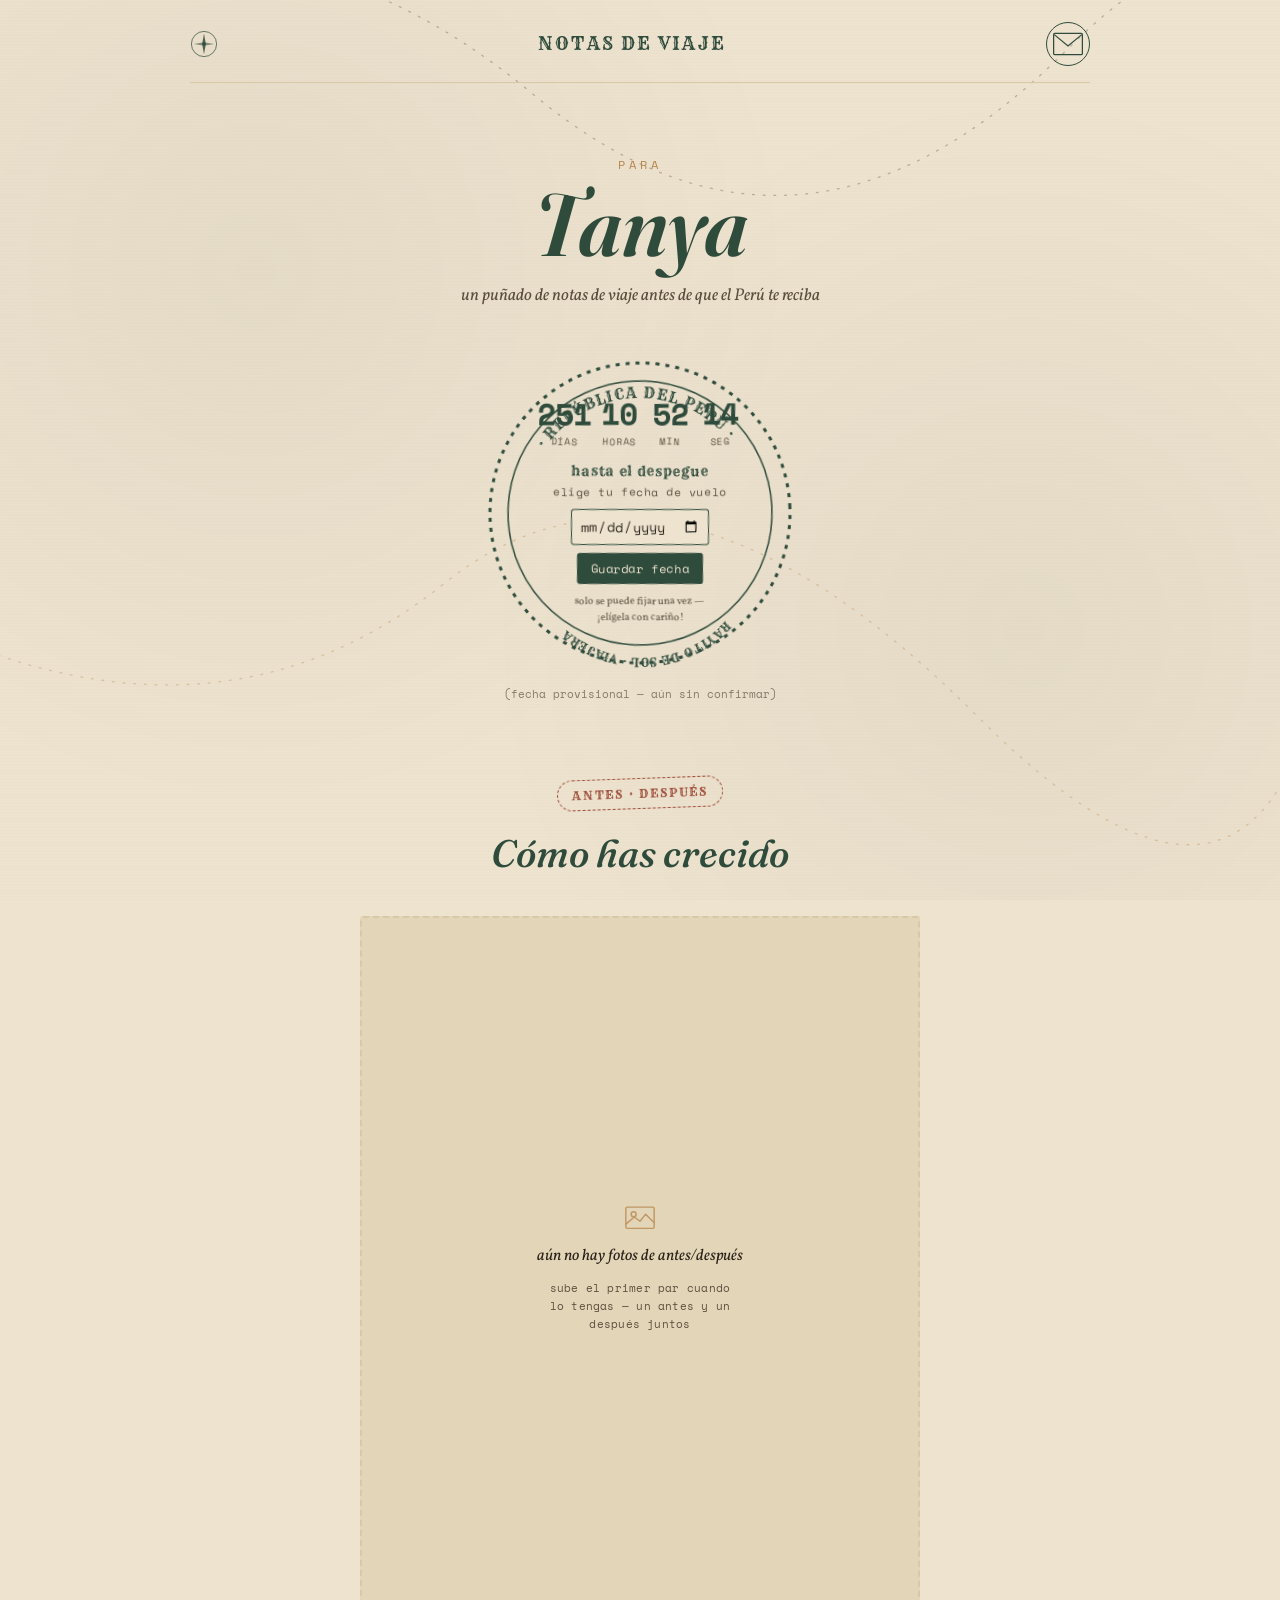
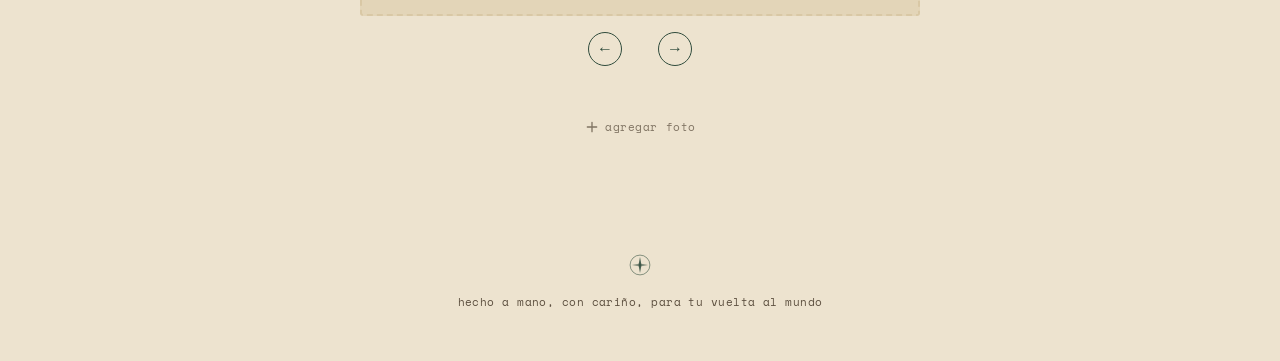
==== preview.html @ 16f20f74 "Testing" ====
<!DOCTYPE html>
<html lang="es">
<head>
<meta charset="UTF-8">
<meta name="viewport" content="width=device-width, initial-scale=1.0">
<title>Notas de Viaje para un Rayito de Sol</title>
<meta name="description" content="Para Tanya, antes de su viaje a Perú.">

<!-- Google Fonts: Fraunces (display), Rye (stamp/ink text), Vollkorn (body), Space Mono (numbers/labels) -->
<link rel="preconnect" href="https://fonts.googleapis.com">
<link rel="preconnect" href="https://fonts.gstatic.com" crossorigin>
<link href="https://fonts.googleapis.com/css2?family=Fraunces:ital,opsz,wght@0,9..144,400;0,9..144,600;1,9..144,500;1,9..144,600&family=Rye&family=Vollkorn:ital,wght@0,400;0,600;1,400&family=Space+Mono:wght@400;700&display=swap" rel="stylesheet">

<style>
/* ===================================================================
   NOTAS DE VIAJE PARA UN RAYITO DE SOL
   Design tokens — vintage travel-poster / passport-stamp system
   =================================================================== */

:root {
  /* Color */
  --paper:        #EDE3CF;   /* aged paper background */
  --paper-deep:   #E3D5B8;   /* card / recessed paper */
  --paper-line:   #D9C8A5;   /* hairlines on paper */
  --ink-green:    #2F4B3C;   /* primary deep green (stamps, headers) */
  --ink-green-dk: #1F332A;   /* pressed/darker green */
  --gold:         #B8874F;   /* muted gold-brown ink accent */
  --stamp-red:    #9C4A36;   /* rare accent — PERÚ ink, notification dot */
  --text:         #2B231A;   /* near-black ink */
  --text-soft:    #5C4F3F;   /* softer ink for secondary text */
  --cream-on-green: #EFE6D2;

  /* Type */
  --font-display: 'Fraunces', serif;
  --font-stamp: 'Rye', cursive;
  --font-body: 'Vollkorn', serif;
  --font-mono: 'Space Mono', monospace;

  /* Layout */
  --max-width: 900px;
  --radius-soft: 3px;
}

@media (prefers-reduced-motion: no-preference) {
  :root { --motion-ok: 1; }
}

* { box-sizing: border-box; }

html { scroll-behavior: smooth; }

body {
  margin: 0;
  background: var(--paper);
  color: var(--text);
  font-family: var(--font-body);
  font-size: 17px;
  line-height: 1.6;
  position: relative;
  overflow-x: hidden;
}

/* ---------------- Background texture & flight path ---------------- */

.paper-texture {
  position: fixed;
  inset: 0;
  z-index: 0;
  pointer-events: none;
  background-image:
    radial-gradient(circle at 20% 30%, rgba(92,79,63,0.05) 0, transparent 45%),
    radial-gradient(circle at 80% 70%, rgba(92,79,63,0.05) 0, transparent 45%),
    repeating-linear-gradient(0deg, rgba(92,79,63,0.025) 0px, transparent 1px, transparent 3px);
  mix-blend-mode: multiply;
}

.flight-path-bg {
  position: fixed;
  inset: 0;
  z-index: 0;
  pointer-events: none;
  opacity: 0.35;
}
.flight-path-bg svg { width: 100%; height: 100%; }
.flight-line {
  fill: none;
  stroke: var(--text-soft);
  stroke-width: 1.5;
  stroke-dasharray: 2 10;
  stroke-linecap: round;
}
.flight-line--2 { stroke: var(--gold); }
.flight-dot { fill: var(--stamp-red); opacity: 0.7; }
.flight-dot--2 { fill: var(--ink-green); }

main, header, footer, .modal-backdrop { position: relative; z-index: 1; }

/* ---------------- Header ---------------- */

.site-header {
  padding: 22px clamp(16px, 5vw, 48px) 0;
}
.header-inner {
  max-width: var(--max-width);
  margin: 0 auto;
  display: flex;
  align-items: center;
  justify-content: space-between;
  border-bottom: 1px solid var(--paper-line);
  padding-bottom: 16px;
}
.compass-mark {
  width: 28px;
  height: 28px;
  color: var(--ink-green);
  flex-shrink: 0;
}
.compass-mark--small { width: 22px; height: 22px; margin-bottom: 8px; }

.header-wordmark {
  font-family: var(--font-stamp);
  color: var(--ink-green);
  font-size: 1.1rem;
  letter-spacing: 0.12em;
  text-transform: uppercase;
  margin: 0;
}

.envelope-btn {
  position: relative;
  background: none;
  border: 1.5px solid var(--ink-green);
  border-radius: 50%;
  width: 44px;
  height: 44px;
  display: flex;
  align-items: center;
  justify-content: center;
  color: var(--ink-green);
  cursor: pointer;
  transition: transform 0.2s ease, background 0.2s ease;
}
.envelope-btn:hover { background: rgba(47,75,60,0.08); transform: rotate(-4deg); }
.envelope-btn:focus-visible { outline: 2px solid var(--stamp-red); outline-offset: 3px; }
.envelope-dot {
  position: absolute;
  top: 2px; right: 2px;
  width: 10px; height: 10px;
  background: var(--stamp-red);
  border-radius: 50%;
  border: 2px solid var(--paper);
}

/* ---------------- Hero / stamp ---------------- */

.hero {
  max-width: var(--max-width);
  margin: 0 auto;
  padding: clamp(40px, 8vw, 72px) clamp(16px, 5vw, 48px) 24px;
  text-align: center;
}

.hero-eyebrow {
  font-family: var(--font-mono);
  letter-spacing: 0.35em;
  font-size: 0.75rem;
  color: var(--gold);
  margin: 0 0 6px;
}

.hero-title {
  font-family: var(--font-display);
  font-optical-sizing: auto;
  font-style: italic;
  font-weight: 600;
  font-size: clamp(3rem, 9vw, 5.5rem);
  color: var(--ink-green);
  margin: 0;
  line-height: 1;
}

.hero-sub {
  font-family: var(--font-body);
  font-style: italic;
  color: var(--text-soft);
  max-width: 46ch;
  margin: 14px auto 0;
}

/* The signature element: an imperfect circular ink stamp */
.stamp-wrap {
  position: relative;
  width: min(320px, 78vw);
  aspect-ratio: 1;
  margin: 44px auto 8px;
  color: var(--ink-green);
  transform: rotate(-3deg);
  animation: stamp-press 0.7s cubic-bezier(.2,1.3,.4,1) both;
}
@keyframes stamp-press {
  0% { opacity: 0; transform: rotate(-3deg) scale(1.5); filter: blur(1px); }
  60% { opacity: 1; }
  100% { opacity: 1; transform: rotate(-3deg) scale(1); filter: blur(0); }
}
@media (prefers-reduced-motion: reduce) {
  .stamp-wrap { animation: none; }
}

.stamp-badge {
  width: 100%;
  height: 100%;
  display: block;
}
.stamp-arc-text {
  font-family: var(--font-stamp);
  font-size: 15px;
  fill: currentColor;
  letter-spacing: 0.06em;
}
.stamp-arc-text--bottom { font-size: 12px; }

.stamp-content {
  position: absolute;
  inset: 0;
  display: flex;
  align-items: center;
  justify-content: center;
  flex-direction: column;
  transform: rotate(3deg); /* counter-rotate content so numbers read straight */
  padding: 20% 18%;
  text-align: center;
}

.countdown-grid {
  display: grid;
  grid-template-columns: repeat(4, 1fr);
  gap: 6px;
}
.countdown-cell { display: flex; flex-direction: column; align-items: center; }
.countdown-num {
  font-family: var(--font-mono);
  font-weight: 700;
  font-size: clamp(1.3rem, 4vw, 1.9rem);
  line-height: 1;
}
.countdown-label {
  font-family: var(--font-mono);
  font-size: 0.6rem;
  letter-spacing: 0.08em;
  text-transform: uppercase;
  color: var(--text-soft);
  margin-top: 4px;
}
.countdown-caption {
  font-family: var(--font-stamp);
  font-size: 0.85rem;
  letter-spacing: 0.05em;
  margin: 12px 0 0;
  color: var(--ink-green);
}

.arrived-msg p {
  margin: 0;
  font-family: var(--font-display);
  font-style: italic;
  font-size: 1.6rem;
  color: var(--stamp-red);
}
.arrived-msg .arrived-sub {
  font-family: var(--font-body);
  font-size: 0.95rem;
  color: var(--text-soft);
  margin-top: 6px;
}

.date-picker-form {
  display: flex;
  flex-direction: column;
  gap: 8px;
  align-items: center;
}
.date-picker-form label {
  font-family: var(--font-mono);
  font-size: 0.7rem;
  letter-spacing: 0.05em;
  color: var(--text-soft);
}
.date-picker-form input[type="date"] {
  font-family: var(--font-mono);
  border: 1px solid var(--ink-green);
  background: var(--paper);
  padding: 6px 8px;
  border-radius: var(--radius-soft);
  color: var(--text);
}
.date-picker-form button {
  font-family: var(--font-mono);
  background: var(--ink-green);
  color: var(--cream-on-green);
  border: none;
  padding: 7px 14px;
  border-radius: var(--radius-soft);
  cursor: pointer;
  font-size: 0.75rem;
  letter-spacing: 0.05em;
}
.date-picker-form button:hover { background: var(--ink-green-dk); }
.date-picker-hint {
  font-size: 0.65rem;
  color: var(--text-soft);
  margin: 2px 0 0;
  max-width: 22ch;
}

.hero-note {
  font-family: var(--font-mono);
  font-size: 0.7rem;
  color: var(--text-soft);
  opacity: 0.7;
  min-height: 1em;
}

/* ---------------- Photo section ---------------- */

.photos {
  max-width: var(--max-width);
  margin: 0 auto;
  padding: 40px clamp(16px, 5vw, 48px) 80px;
  text-align: center;
}

.section-stamp {
  display: inline-block;
  font-family: var(--font-stamp);
  font-size: 0.75rem;
  letter-spacing: 0.15em;
  color: var(--stamp-red);
  border: 1.5px dashed var(--stamp-red);
  padding: 5px 14px;
  border-radius: 999px;
  transform: rotate(-2deg);
  margin-bottom: 14px;
}

.section-title {
  font-family: var(--font-display);
  font-style: italic;
  font-weight: 500;
  font-size: clamp(1.8rem, 4vw, 2.4rem);
  color: var(--ink-green);
  margin: 0 0 32px;
}

.slider-shell { max-width: 560px; margin: 0 auto; }

.ba-empty {
  aspect-ratio: 4 / 5;
  border: 2px dashed var(--paper-line);
  border-radius: var(--radius-soft);
  background: var(--paper-deep);
  display: flex;
  flex-direction: column;
  align-items: center;
  justify-content: center;
  gap: 10px;
  padding: 30px;
  color: var(--text-soft);
}
.ba-empty svg { color: var(--gold); opacity: 0.8; }
.ba-empty p {
  margin: 0;
  font-family: var(--font-body);
  font-style: italic;
  font-size: 1rem;
  text-align: center;
  color: var(--text);
}
.ba-empty-sub {
  font-family: var(--font-mono) !important;
  font-style: normal !important;
  font-size: 0.7rem !important;
  letter-spacing: 0.02em;
  max-width: 26ch;
  color: var(--text-soft) !important;
}

.ba-slider {
  position: relative;
  width: 100%;
  aspect-ratio: 4 / 5;
  border-radius: var(--radius-soft);
  overflow: hidden;
  box-shadow: 0 10px 0 -4px rgba(0,0,0,0.05), 0 18px 30px -12px rgba(43,35,26,0.35);
  background: var(--paper-deep);
  border: 6px solid #fff;
  outline: 1px solid var(--paper-line);
  user-select: none;
  touch-action: pan-y;
}

.ba-img {
  position: absolute;
  inset: 0;
  width: 100%;
  height: 100%;
  object-fit: cover;
  display: block;
  pointer-events: none;
}

.ba-clip {
  position: absolute;
  inset: 0;
  width: 55%; /* JS updates this */
  overflow: hidden;
}
.ba-clip .ba-img { width: var(--slider-img-w, 100%); max-width: none; }

.ba-handle {
  position: absolute;
  top: 0; bottom: 0;
  left: 55%; /* JS updates this */
  width: 2px;
  background: var(--paper);
  cursor: ew-resize;
  transform: translateX(-1px);
}
.ba-handle-line { position: absolute; inset: 0; background: var(--paper); box-shadow: 0 0 0 1px rgba(43,35,26,0.4); }
.ba-handle-grip {
  position: absolute;
  top: 50%; left: 50%;
  transform: translate(-50%, -50%);
  width: 34px; height: 34px;
  background: var(--paper);
  border: 1.5px solid var(--ink-green);
  border-radius: 50%;
  display: flex; align-items: center; justify-content: center;
  color: var(--ink-green);
  box-shadow: 0 2px 6px rgba(43,35,26,0.25);
}

.ba-tag {
  position: absolute;
  bottom: 12px;
  font-family: var(--font-mono);
  font-size: 0.65rem;
  letter-spacing: 0.1em;
  background: rgba(237,227,207,0.9);
  color: var(--text);
  padding: 3px 8px;
  border-radius: 2px;
  z-index: 2;
}
.ba-tag--before { left: 12px; }
.ba-tag--after { right: 12px; }

.slider-controls {
  display: flex;
  align-items: center;
  justify-content: center;
  gap: 18px;
  margin-top: 16px;
}
.nav-arrow {
  background: none;
  border: 1.5px solid var(--ink-green);
  color: var(--ink-green);
  width: 34px; height: 34px;
  border-radius: 50%;
  cursor: pointer;
  font-size: 1rem;
  line-height: 1;
  transition: background 0.15s ease;
}
.nav-arrow:hover { background: rgba(47,75,60,0.08); }
.nav-arrow:disabled { opacity: 0.3; cursor: not-allowed; }

.pair-dots { display: flex; gap: 7px; }
.pair-dot {
  width: 7px; height: 7px;
  border-radius: 50%;
  background: var(--paper-line);
  border: none;
  padding: 0;
  cursor: pointer;
}
.pair-dot.is-active { background: var(--ink-green); }

.ba-caption {
  font-family: var(--font-body);
  font-style: italic;
  color: var(--text-soft);
  font-size: 0.9rem;
  min-height: 1.4em;
  margin: 10px 0 0;
}

.add-photo-btn {
  margin-top: 18px;
  background: none;
  border: none;
  color: var(--text-soft);
  font-family: var(--font-mono);
  font-size: 0.7rem;
  letter-spacing: 0.05em;
  display: inline-flex;
  align-items: center;
  gap: 5px;
  cursor: pointer;
  opacity: 0.75;
  padding: 4px 8px;
}
.add-photo-btn:hover { opacity: 1; color: var(--ink-green); }

/* ---------------- Modals (shared) ---------------- */

.modal-backdrop {
  position: fixed;
  inset: 0;
  background: rgba(43,35,26,0.45);
  backdrop-filter: blur(2px);
  z-index: 20;
  display: flex;
  align-items: center;
  justify-content: center;
  padding: 20px;
}
.modal-backdrop[hidden] { display: none; }

.modal {
  background: var(--paper);
  border: 1px solid var(--paper-line);
  border-radius: var(--radius-soft);
  box-shadow: 0 24px 60px rgba(43,35,26,0.35);
  padding: 28px 26px;
  max-width: 420px;
  width: 100%;
  position: relative;
}

.modal-close {
  position: absolute;
  top: 10px; right: 12px;
  background: none;
  border: none;
  font-size: 1.4rem;
  line-height: 1;
  color: var(--text-soft);
  cursor: pointer;
}
.modal-close:hover { color: var(--stamp-red); }

.add-photo-modal h3 {
  font-family: var(--font-display);
  font-style: italic;
  color: var(--ink-green);
  margin: 0 0 18px;
}

#addPhotoForm { display: flex; flex-direction: column; gap: 14px; }
.file-drop, .caption-field {
  display: flex;
  flex-direction: column;
  gap: 5px;
  font-family: var(--font-mono);
  font-size: 0.72rem;
  color: var(--text-soft);
  letter-spacing: 0.03em;
}
.file-drop input, .caption-field input {
  font-family: var(--font-body);
  font-size: 0.9rem;
  padding: 7px 8px;
  border: 1px solid var(--paper-line);
  border-radius: var(--radius-soft);
  background: #fff;
}

.primary-btn {
  font-family: var(--font-mono);
  background: var(--ink-green);
  color: var(--cream-on-green);
  border: none;
  padding: 10px 16px;
  border-radius: var(--radius-soft);
  cursor: pointer;
  font-size: 0.8rem;
  letter-spacing: 0.05em;
}
.primary-btn:hover { background: var(--ink-green-dk); }
.primary-btn:disabled { opacity: 0.5; cursor: wait; }

.upload-status, .note-status {
  font-family: var(--font-mono);
  font-size: 0.72rem;
  color: var(--text-soft);
  min-height: 1.2em;
  margin: 0;
}

/* ---------------- Friend notes panel ---------------- */

.notes-panel {
  margin-left: auto;
  background: var(--paper);
  height: 100%;
  max-height: 640px;
  width: min(400px, 100%);
  border-radius: var(--radius-soft);
  border: 1px solid var(--paper-line);
  box-shadow: 0 24px 60px rgba(43,35,26,0.35);
  padding: 26px 22px 20px;
  display: flex;
  flex-direction: column;
  position: relative;
  animation: panel-slide 0.35s ease both;
}
@keyframes panel-slide {
  from { transform: translateX(24px); opacity: 0; }
  to { transform: translateX(0); opacity: 1; }
}
@media (prefers-reduced-motion: reduce) { .notes-panel { animation: none; } }

.notes-panel h3 {
  font-family: var(--font-display);
  font-style: italic;
  color: var(--ink-green);
  margin: 0 0 2px;
}
.notes-sub {
  font-family: var(--font-mono);
  font-size: 0.7rem;
  color: var(--text-soft);
  margin: 0 0 16px;
}

.notes-list {
  flex: 1;
  overflow-y: auto;
  display: flex;
  flex-direction: column;
  gap: 12px;
  padding-right: 4px;
  margin-bottom: 16px;
}

.postcard {
  background: var(--paper-deep);
  border: 1px solid var(--paper-line);
  border-radius: 2px;
  padding: 12px 14px;
  position: relative;
  transform: rotate(var(--tilt, -0.6deg));
  box-shadow: 0 2px 5px rgba(43,35,26,0.12);
}
.postcard::before {
  content: "";
  position: absolute;
  top: 8px; right: 10px;
  width: 22px; height: 22px;
  border: 1.5px dashed var(--gold);
  border-radius: 50%;
  opacity: 0.6;
}
.postcard-name {
  font-family: var(--font-stamp);
  font-size: 0.85rem;
  color: var(--ink-green);
  margin: 0 0 4px;
}
.postcard-message {
  font-family: var(--font-body);
  font-size: 0.92rem;
  margin: 0;
  color: var(--text);
  padding-right: 26px;
}
.postcard-empty {
  font-family: var(--font-body);
  font-style: italic;
  color: var(--text-soft);
  text-align: center;
  padding: 24px 0;
}

.note-form {
  display: flex;
  flex-direction: column;
  gap: 8px;
  border-top: 1px dashed var(--paper-line);
  padding-top: 14px;
}
.note-form input, .note-form textarea {
  font-family: var(--font-body);
  font-size: 0.92rem;
  padding: 8px 9px;
  border: 1px solid var(--paper-line);
  border-radius: var(--radius-soft);
  background: #fff;
  resize: vertical;
}

/* ---------------- Footer ---------------- */

.site-footer {
  text-align: center;
  padding: 30px 20px 50px;
  color: var(--text-soft);
}
.site-footer p {
  font-family: var(--font-mono);
  font-size: 0.7rem;
  letter-spacing: 0.04em;
  margin: 0;
}

/* ---------------- Focus visibility ---------------- */

a:focus-visible, button:focus-visible, input:focus-visible, textarea:focus-visible {
  outline: 2px solid var(--stamp-red);
  outline-offset: 2px;
}

/* ---------------- Small screens ---------------- */

@media (max-width: 480px) {
  .header-wordmark { display: none; }
  .modal-backdrop { padding: 0; }
  .notes-panel { max-height: 100%; height: 100%; border-radius: 0; }
}

</style>
</head>
<body>

<!-- Aged paper texture + faded map/flight-path background layer -->
<div class="paper-texture" aria-hidden="true"></div>
<div class="flight-path-bg" aria-hidden="true">
  <svg viewBox="0 0 1440 1400" preserveAspectRatio="xMidYMid slice">
    <path class="flight-line" d="M -50 200 Q 300 50, 600 300 T 1200 250 T 1550 500" />
    <path class="flight-line flight-line--2" d="M -80 900 Q 250 1050, 500 850 T 1100 1000 T 1500 850" />
    <circle class="flight-dot" cx="-50" cy="200" r="5"/>
    <circle class="flight-dot flight-dot--2" cx="1550" cy="500" r="5"/>
  </svg>
</div>

<!-- ============ HEADER ============ -->
<header class="site-header">
  <div class="header-inner">
    <svg class="compass-mark" viewBox="0 0 60 60" aria-hidden="true">
      <circle cx="30" cy="30" r="27" fill="none" stroke="currentColor" stroke-width="1.5"/>
      <path d="M30 8 L34 30 L30 52 L26 30 Z" fill="currentColor" opacity="0.85"/>
      <path d="M8 30 L30 26 L52 30 L30 34 Z" fill="currentColor" opacity="0.55"/>
      <circle cx="30" cy="30" r="2.5" fill="currentColor"/>
    </svg>
    <p class="header-wordmark">Notas de Viaje</p>
    <button class="envelope-btn" id="openNotesBtn" aria-haspopup="dialog" aria-controls="notesPanel" aria-label="Abrir notas de amigos">
      <svg viewBox="0 0 48 36" width="30" height="24">
        <rect x="1" y="1" width="46" height="34" rx="2" fill="none" stroke="currentColor" stroke-width="2"/>
        <path d="M2 3 L24 21 L46 3" fill="none" stroke="currentColor" stroke-width="2"/>
      </svg>
      <span class="envelope-dot" id="envelopeDot" hidden></span>
    </button>
  </div>
</header>

<main>

  <!-- ============ HERO / COUNTDOWN STAMP ============ -->
  <section class="hero" id="hero">
    <p class="hero-eyebrow">PARA</p>
    <h1 class="hero-title">Tanya</h1>
    <p class="hero-sub">un puñado de notas de viaje antes de que el Perú te reciba</p>

    <div class="stamp-wrap" id="stampWrap">
      <svg class="stamp-badge" viewBox="0 0 320 320" aria-hidden="true">
        <circle cx="160" cy="160" r="150" fill="none" stroke="currentColor" stroke-width="3" stroke-dasharray="4 6"/>
        <circle cx="160" cy="160" r="132" fill="none" stroke="currentColor" stroke-width="1.5"/>
        <path id="arcTop" d="M 45 160 A 115 115 0 0 1 275 160" fill="none"/>
        <path id="arcBottom" d="M 275 190 A 115 115 0 0 1 45 190" fill="none"/>
        <text class="stamp-arc-text">
          <textPath href="#arcTop" startOffset="50%" text-anchor="middle">· REPÚBLICA DEL PERÚ ·</textPath>
        </text>
        <text class="stamp-arc-text stamp-arc-text--bottom">
          <textPath href="#arcBottom" startOffset="50%" text-anchor="middle">RAYITO DE SOL · VIAJERA</textPath>
        </text>
      </svg>

      <div class="stamp-content">
        <div id="countdownView" class="countdown" hidden>
          <div class="countdown-grid">
            <div class="countdown-cell"><span class="countdown-num" id="cdDays">00</span><span class="countdown-label">días</span></div>
            <div class="countdown-cell"><span class="countdown-num" id="cdHours">00</span><span class="countdown-label">horas</span></div>
            <div class="countdown-cell"><span class="countdown-num" id="cdMins">00</span><span class="countdown-label">min</span></div>
            <div class="countdown-cell"><span class="countdown-num" id="cdSecs">00</span><span class="countdown-label">seg</span></div>
          </div>
          <p class="countdown-caption">hasta el despegue</p>
        </div>

        <div id="arrivedView" class="arrived-msg" hidden>
          <p>¡Buen viaje!</p>
          <p class="arrived-sub">ya estás en Perú, rayito ☀️</p>
        </div>

        <!-- Shown only once, before a departure date has ever been set -->
        <form id="datePickerForm" class="date-picker-form" hidden>
          <label for="departureInput">elige tu fecha de vuelo</label>
          <input type="date" id="departureInput" required>
          <button type="submit">Guardar fecha</button>
          <p class="date-picker-hint">solo se puede fijar una vez — ¡elígela con cariño!</p>
        </form>
      </div>
    </div>
    <p class="hero-note" id="dateSourceNote"></p>
  </section>

  <!-- ============ BEFORE / AFTER PHOTOS ============ -->
  <section class="photos" id="photos">
    <div class="section-stamp" aria-hidden="true">ANTES · DESPUÉS</div>
    <h2 class="section-title">Cómo has crecido</h2>

    <div class="slider-shell">
      <div class="ba-empty" id="baEmpty">
        <svg viewBox="0 0 48 48" width="34" height="34" aria-hidden="true">
          <rect x="4" y="10" width="40" height="30" rx="2" fill="none" stroke="currentColor" stroke-width="2"/>
          <circle cx="15" cy="20" r="3.5" fill="none" stroke="currentColor" stroke-width="2"/>
          <path d="M4 34 L16 24 L24 30 L32 20 L44 32" fill="none" stroke="currentColor" stroke-width="2" stroke-linecap="round" stroke-linejoin="round"/>
        </svg>
        <p>aún no hay fotos de antes/después</p>
        <p class="ba-empty-sub">sube el primer par cuando lo tengas — un antes y un después juntos</p>
      </div>

      <div class="ba-slider" id="baSlider" hidden>
        <img class="ba-img ba-img--after" id="baAfterImg" src="" alt="">
        <div class="ba-clip" id="baClip">
          <img class="ba-img ba-img--before" id="baBeforeImg" src="" alt="">
        </div>
        <div class="ba-handle" id="baHandle">
          <div class="ba-handle-line"></div>
          <div class="ba-handle-grip">
            <svg viewBox="0 0 24 24" width="16" height="16"><path d="M8 6 L2 12 L8 18 M16 6 L22 12 L16 18" fill="none" stroke="currentColor" stroke-width="2" stroke-linecap="round" stroke-linejoin="round"/></svg>
          </div>
        </div>
        <span class="ba-tag ba-tag--before">ANTES</span>
        <span class="ba-tag ba-tag--after">DESPUÉS</span>
      </div>

      <div class="slider-controls" id="sliderControls" hidden>
        <button class="nav-arrow" id="prevPairBtn" aria-label="Par anterior">&#8592;</button>
        <div class="pair-dots" id="pairDots"></div>
        <button class="nav-arrow" id="nextPairBtn" aria-label="Siguiente par">&#8594;</button>
      </div>
      <p class="ba-caption" id="baCaption"></p>

      <button class="add-photo-btn" id="addPhotoBtn" title="Agregar una foto">
        <svg viewBox="0 0 24 24" width="16" height="16"><path d="M12 5 L12 19 M5 12 L19 12" stroke="currentColor" stroke-width="2" stroke-linecap="round"/></svg>
        agregar foto
      </button>
    </div>
  </section>

</main>

<!-- ============ ADD PHOTO MODAL ============ -->
<div class="modal-backdrop" id="addPhotoBackdrop" hidden>
  <div class="modal add-photo-modal" role="dialog" aria-modal="true" aria-labelledby="addPhotoTitle">
    <button class="modal-close" id="closeAddPhoto" aria-label="Cerrar">&times;</button>
    <h3 id="addPhotoTitle">Añade un par de fotos</h3>
    <form id="addPhotoForm">
      <label class="file-drop">
        <span>Foto "antes"</span>
        <input type="file" accept="image/*" id="beforeFileInput" required>
      </label>
      <label class="file-drop">
        <span>Foto "después"</span>
        <input type="file" accept="image/*" id="afterFileInput" required>
      </label>
      <label class="caption-field">
        <span>Nota breve (opcional)</span>
        <input type="text" id="pairCaptionInput" maxlength="80" placeholder="ej. de la ventana a las nubes">
      </label>
      <button type="submit" class="primary-btn" id="uploadPairBtn">Subir par</button>
      <p class="upload-status" id="uploadStatus" aria-live="polite"></p>
    </form>
  </div>
</div>

<!-- ============ FRIEND NOTES PANEL ============ -->
<div class="modal-backdrop" id="notesBackdrop" hidden>
  <aside class="notes-panel" id="notesPanel" role="dialog" aria-modal="true" aria-labelledby="notesTitle">
    <button class="modal-close" id="closeNotes" aria-label="Cerrar notas">&times;</button>
    <h3 id="notesTitle">La saca postal</h3>
    <p class="notes-sub">notas de quienes te desean buen viaje</p>

    <div class="notes-list" id="notesList" aria-live="polite">
      <!-- postcards injected here -->
    </div>

    <form id="noteForm" class="note-form">
      <input type="text" id="noteName" maxlength="40" placeholder="tu nombre" required>
      <textarea id="noteMessage" maxlength="300" rows="3" placeholder="deja tu mensaje de buen viaje..." required></textarea>
      <button type="submit" class="primary-btn">Enviar nota</button>
      <p class="note-status" id="noteStatus" aria-live="polite"></p>
    </form>
  </aside>
</div>

<footer class="site-footer">
  <svg class="compass-mark compass-mark--small" viewBox="0 0 60 60" aria-hidden="true">
    <circle cx="30" cy="30" r="27" fill="none" stroke="currentColor" stroke-width="1.5"/>
    <path d="M30 8 L34 30 L30 52 L26 30 Z" fill="currentColor" opacity="0.85"/>
    <path d="M8 30 L30 26 L52 30 L30 34 Z" fill="currentColor" opacity="0.55"/>
  </svg>
  <p>hecho a mano, con cariño, para tu vuelta al mundo</p>
</footer>

<script>
  // ---- PREVIEW STUB ----
  // The real site uses the Firebase SDK (Firestore only) + real
  // project credentials in js/firebase-config.js, plus a real
  // Cloudinary account in js/cloudinary-config.js. For this static
  // single-file preview we stub both out so the page renders and
  // behaves visually without any network calls.
  const _stubPromiseReject = () => Promise.reject(new Error('preview: no live backend in this file'));
  const firebase = {
    firestore: { FieldValue: { serverTimestamp: () => new Date().toISOString() } }
  };
  const db = {
    collection: () => ({
      doc: () => ({ get: () => Promise.resolve({ exists: false, data: () => ({}) }) }),
      orderBy: () => ({
        get: () => Promise.resolve({ forEach: () => {}, empty: true }),
        onSnapshot: (onNext) => { onNext({ forEach: () => {}, empty: true }); return () => {}; }
      }),
      add: _stubPromiseReject
    }),
    runTransaction: (fn) => fn({
      get: () => Promise.resolve({ exists: false, data: () => ({}) }),
      set: () => {}
    })
  };
  const CLOUDINARY_CLOUD_NAME = "preview";
  const CLOUDINARY_UPLOAD_PRESET = "preview";
</script>
<script>
/* ===================================================================
   Notas de Viaje para un Rayito de Sol — app.js
   Firestore (`db`) comes from firebase-config.js. Image uploads go to
   Cloudinary instead of Firebase Storage — see cloudinary-config.js.
   =================================================================== */

(function () {
  "use strict";

  /* -----------------------------------------------------------------
     FEATURE 1 — COUNTDOWN
     ----------------------------------------------------------------- */

  const SETTINGS_DOC = db.collection("settings").doc("departureDate");

  // --- Placeholder date: August 14 --------------------------------
  // NOTE: This is only shown until Tanya picks a real date via the UI.
  // We assume "August 14" means the next upcoming August 14 relative
  // to today. If today is after Aug 14 in the current year, we roll
  // forward to next year. Adjust the YEAR manually below if you know
  // the exact intended year ahead of time.
  function getPlaceholderDeparture() {
    const now = new Date();
    const year = now.getMonth() > 7 || (now.getMonth() === 7 && now.getDate() > 14)
      ? now.getFullYear() + 1
      : now.getFullYear();
    // Month index 7 = August. Time set to a friendly morning departure.
    return new Date(year, 7, 14, 9, 0, 0);
  }

  const countdownView = document.getElementById("countdownView");
  const arrivedView = document.getElementById("arrivedView");
  const datePickerForm = document.getElementById("datePickerForm");
  const departureInput = document.getElementById("departureInput");
  const dateSourceNote = document.getElementById("dateSourceNote");

  const cdDays = document.getElementById("cdDays");
  const cdHours = document.getElementById("cdHours");
  const cdMins = document.getElementById("cdMins");
  const cdSecs = document.getElementById("cdSecs");

  let departureDate = getPlaceholderDeparture();
  let dateIsLocked = false;
  let countdownTimer = null;

  // Set a sane min date for the picker (today).
  departureInput.min = new Date().toISOString().split("T")[0];

  function startCountdown() {
    countdownView.hidden = false;
    if (countdownTimer) clearInterval(countdownTimer);
    tickCountdown();
    countdownTimer = setInterval(tickCountdown, 1000);
  }

  function tickCountdown() {
    const now = new Date();
    const diff = departureDate.getTime() - now.getTime();

    if (diff <= 0) {
      clearInterval(countdownTimer);
      countdownView.hidden = true;
      arrivedView.hidden = false;
      return;
    }

    const totalSeconds = Math.floor(diff / 1000);
    const days = Math.floor(totalSeconds / 86400);
    const hours = Math.floor((totalSeconds % 86400) / 3600);
    const mins = Math.floor((totalSeconds % 3600) / 60);
    const secs = totalSeconds % 60;

    cdDays.textContent = String(days).padStart(2, "0");
    cdHours.textContent = String(hours).padStart(2, "0");
    cdMins.textContent = String(mins).padStart(2, "0");
    cdSecs.textContent = String(secs).padStart(2, "0");
  }

  function loadDeparture() {
    SETTINGS_DOC.get()
      .then((doc) => {
        if (doc.exists && doc.data().date) {
          // A real date has been set — lock the picker forever.
          departureDate = new Date(doc.data().date);
          dateIsLocked = true;
          datePickerForm.hidden = true;
          dateSourceNote.textContent = "";
        } else {
          // Nobody has picked a date yet — show placeholder + picker.
          dateIsLocked = false;
          datePickerForm.hidden = false;
          dateSourceNote.textContent = "(fecha provisional — aún sin confirmar)";
        }
        startCountdown();
      })
      .catch((err) => {
        console.error("No se pudo leer la fecha de salida:", err);
        // Fail safe: still show the placeholder countdown.
        datePickerForm.hidden = false;
        startCountdown();
      });
  }

  datePickerForm.addEventListener("submit", (e) => {
    e.preventDefault();
    if (dateIsLocked) return;
    const val = departureInput.value;
    if (!val) return;

    const submitBtn = datePickerForm.querySelector("button[type=submit]");
    submitBtn.disabled = true;

    // Use a transaction so two simultaneous submits can't both "win".
    db.runTransaction((tx) => {
      return tx.get(SETTINGS_DOC).then((doc) => {
        if (doc.exists && doc.data().date) {
          // Someone else already set it while this form was open.
          return doc.data().date;
        }
        const isoDate = new Date(val + "T09:00:00").toISOString();
        tx.set(SETTINGS_DOC, {
          date: isoDate,
          setAt: firebase.firestore.FieldValue.serverTimestamp()
        });
        return isoDate;
      });
    })
      .then((finalDateIso) => {
        departureDate = new Date(finalDateIso);
        dateIsLocked = true;
        datePickerForm.hidden = true;
        dateSourceNote.textContent = "";
        startCountdown();
      })
      .catch((err) => {
        console.error("Error guardando la fecha:", err);
        submitBtn.disabled = false;
        alert("No se pudo guardar la fecha. Intenta de nuevo.");
      });
  });

  loadDeparture();

  /* -----------------------------------------------------------------
     FEATURE 2 — BEFORE / AFTER PHOTO SLIDER
     ----------------------------------------------------------------- */

  // No pairs are preloaded in code. A "before/after" pair only makes
  // sense once BOTH photos actually exist, so every pair — including
  // the very first one — is added the same way: through the
  // "+ agregar foto" button, once both photos are on hand. Uploaded
  // pairs are stored in Firestore's `photoPairs` collection and load
  // for every visitor automatically.
  let allPairs = [];
  let currentPairIndex = 0;

  const baEmpty = document.getElementById("baEmpty");
  const baSlider = document.getElementById("baSlider");
  const sliderControls = document.getElementById("sliderControls");
  const baClip = document.getElementById("baClip");
  const baHandle = document.getElementById("baHandle");
  const baBeforeImg = document.getElementById("baBeforeImg");
  const baAfterImg = document.getElementById("baAfterImg");
  const baCaption = document.getElementById("baCaption");
  const pairDots = document.getElementById("pairDots");
  const prevPairBtn = document.getElementById("prevPairBtn");
  const nextPairBtn = document.getElementById("nextPairBtn");

  function renderPairDots() {
    pairDots.innerHTML = "";
    allPairs.forEach((_, i) => {
      const dot = document.createElement("button");
      dot.className = "pair-dot" + (i === currentPairIndex ? " is-active" : "");
      dot.setAttribute("aria-label", `Ver par ${i + 1}`);
      dot.addEventListener("click", () => showPair(i));
      pairDots.appendChild(dot);
    });
  }

  function showPair(index) {
    if (allPairs.length === 0) {
      baEmpty.hidden = false;
      baSlider.hidden = true;
      sliderControls.hidden = true;
      baCaption.textContent = "";
      return;
    }
    if (index < 0 || index >= allPairs.length) return;

    baEmpty.hidden = true;
    baSlider.hidden = false;
    sliderControls.hidden = false;

    currentPairIndex = index;
    const pair = allPairs[index];

    // Keep the slider divider position stable, but reset image sizing.
    baBeforeImg.src = pair.before;
    baAfterImg.src = pair.after;
    baBeforeImg.alt = "Antes";
    baAfterImg.alt = "Después";
    baCaption.textContent = pair.caption || "";

    syncClipImageSize();
    prevPairBtn.disabled = index === 0;
    nextPairBtn.disabled = index === allPairs.length - 1;
    renderPairDots();
  }

  // The "before" image inside the clipped div must be sized to match
  // the full slider (since its parent is width-clipped), so we mirror
  // the slider's own pixel width onto it.
  function syncClipImageSize() {
    const width = baSlider.clientWidth;
    baBeforeImg.style.width = width + "px";
    baBeforeImg.style.maxWidth = "none";
  }
  window.addEventListener("resize", syncClipImageSize);

  prevPairBtn.addEventListener("click", () => showPair(currentPairIndex - 1));
  nextPairBtn.addEventListener("click", () => showPair(currentPairIndex + 1));

  // --- Drag handle logic ---------------------------------------------
  let isDragging = false;

  function setSliderPosition(clientX) {
    const rect = baSlider.getBoundingClientRect();
    let pct = ((clientX - rect.left) / rect.width) * 100;
    pct = Math.max(2, Math.min(98, pct));
    baClip.style.width = pct + "%";
    baHandle.style.left = pct + "%";
  }

  baHandle.addEventListener("pointerdown", (e) => {
    isDragging = true;
    baHandle.setPointerCapture(e.pointerId);
  });
  baHandle.addEventListener("pointermove", (e) => {
    if (!isDragging) return;
    setSliderPosition(e.clientX);
  });
  baHandle.addEventListener("pointerup", () => { isDragging = false; });
  baHandle.addEventListener("pointercancel", () => { isDragging = false; });

  // Also allow clicking/dragging anywhere on the slider itself.
  baSlider.addEventListener("pointerdown", (e) => {
    if (e.target === baHandle || baHandle.contains(e.target)) return;
    setSliderPosition(e.clientX);
    isDragging = true;
  });
  window.addEventListener("pointermove", (e) => {
    if (!isDragging) return;
    setSliderPosition(e.clientX);
  });
  window.addEventListener("pointerup", () => { isDragging = false; });

  // --- Load additional uploaded pairs from Firestore ------------------
  function loadUploadedPairs() {
    db.collection("photoPairs")
      .orderBy("createdAt", "asc")
      .get()
      .then((snapshot) => {
        const uploaded = [];
        snapshot.forEach((doc) => {
          const d = doc.data();
          if (d.beforeUrl && d.afterUrl) {
            uploaded.push({ before: d.beforeUrl, after: d.afterUrl, caption: d.caption || "" });
          }
        });
        allPairs = uploaded;
        showPair(Math.min(currentPairIndex, Math.max(allPairs.length - 1, 0)));
      })
      .catch((err) => console.error("No se pudieron cargar fotos adicionales:", err));
  }

  showPair(0);
  loadUploadedPairs();

  /* -----------------------------------------------------------------
     ADD PHOTO UPLOAD MODAL
     ----------------------------------------------------------------- */

  const addPhotoBtn = document.getElementById("addPhotoBtn");
  const addPhotoBackdrop = document.getElementById("addPhotoBackdrop");
  const closeAddPhoto = document.getElementById("closeAddPhoto");
  const addPhotoForm = document.getElementById("addPhotoForm");
  const beforeFileInput = document.getElementById("beforeFileInput");
  const afterFileInput = document.getElementById("afterFileInput");
  const pairCaptionInput = document.getElementById("pairCaptionInput");
  const uploadPairBtn = document.getElementById("uploadPairBtn");
  const uploadStatus = document.getElementById("uploadStatus");

  function openModal(backdrop) { backdrop.hidden = false; }
  function closeModal(backdrop) { backdrop.hidden = true; }

  addPhotoBtn.addEventListener("click", () => openModal(addPhotoBackdrop));
  closeAddPhoto.addEventListener("click", () => closeModal(addPhotoBackdrop));
  addPhotoBackdrop.addEventListener("click", (e) => {
    if (e.target === addPhotoBackdrop) closeModal(addPhotoBackdrop);
  });

  // Basic client-side resize/compression so Cloudinary's free tier
  // isn't strained by full-resolution phone photos.
  function resizeImage(file, maxDim = 1600, quality = 0.82) {
    return new Promise((resolve, reject) => {
      const img = new Image();
      const reader = new FileReader();
      reader.onload = (e) => { img.src = e.target.result; };
      reader.onerror = reject;
      img.onload = () => {
        let { width, height } = img;
        if (width > height && width > maxDim) {
          height = Math.round((height * maxDim) / width);
          width = maxDim;
        } else if (height > maxDim) {
          width = Math.round((width * maxDim) / height);
          height = maxDim;
        }
        const canvas = document.createElement("canvas");
        canvas.width = width;
        canvas.height = height;
        canvas.getContext("2d").drawImage(img, 0, 0, width, height);
        canvas.toBlob(
          (blob) => (blob ? resolve(blob) : reject(new Error("No se pudo procesar la imagen"))),
          "image/jpeg",
          quality
        );
      };
      img.onerror = reject;
      reader.readAsDataURL(file);
    });
  }

  function uploadToCloudinary(blob, filename) {
    const url = `https://api.cloudinary.com/v1_1/${CLOUDINARY_CLOUD_NAME}/image/upload`;
    const formData = new FormData();
    formData.append("file", blob, filename);
    formData.append("upload_preset", CLOUDINARY_UPLOAD_PRESET);

    return fetch(url, { method: "POST", body: formData })
      .then((res) => {
        if (!res.ok) throw new Error("Cloudinary upload failed: " + res.status);
        return res.json();
      })
      .then((data) => data.secure_url);
  }

  addPhotoForm.addEventListener("submit", (e) => {
    e.preventDefault();
    const beforeFile = beforeFileInput.files[0];
    const afterFile = afterFileInput.files[0];
    if (!beforeFile || !afterFile) return;

    uploadPairBtn.disabled = true;
    uploadStatus.textContent = "Procesando fotos...";

    const stamp = Date.now();

    Promise.all([resizeImage(beforeFile), resizeImage(afterFile)])
      .then(([beforeBlob, afterBlob]) => {
        uploadStatus.textContent = "Subiendo fotos...";
        return Promise.all([
          uploadToCloudinary(beforeBlob, `${stamp}-before.jpg`),
          uploadToCloudinary(afterBlob, `${stamp}-after.jpg`)
        ]);
      })
      .then(([beforeUrl, afterUrl]) => {
        return db.collection("photoPairs").add({
          beforeUrl,
          afterUrl,
          caption: pairCaptionInput.value.trim(),
          createdAt: firebase.firestore.FieldValue.serverTimestamp()
        });
      })
      .then(() => {
        uploadStatus.textContent = "¡Listo! Tu par se agregó a la galería.";
        addPhotoForm.reset();
        currentPairIndex = Infinity; // clamps to the newest pair once reloaded
        loadUploadedPairs();
        setTimeout(() => closeModal(addPhotoBackdrop), 1200);
      })
      .catch((err) => {
        console.error("Error subiendo par de fotos:", err);
        uploadStatus.textContent = "Algo falló al subir. Intenta de nuevo.";
      })
      .finally(() => {
        uploadPairBtn.disabled = false;
      });
  });

  /* -----------------------------------------------------------------
     FEATURE 3 — FRIEND NOTES PANEL
     ----------------------------------------------------------------- */

  const openNotesBtn = document.getElementById("openNotesBtn");
  const notesBackdrop = document.getElementById("notesBackdrop");
  const closeNotes = document.getElementById("closeNotes");
  const notesList = document.getElementById("notesList");
  const noteForm = document.getElementById("noteForm");
  const noteName = document.getElementById("noteName");
  const noteMessage = document.getElementById("noteMessage");
  const noteStatus = document.getElementById("noteStatus");
  const envelopeDot = document.getElementById("envelopeDot");

  const TILTS = [-1.2, 0.8, -0.4, 1.4, -0.9, 0.5];

  function renderNotes(snapshot) {
    if (snapshot.empty) {
      notesList.innerHTML = '<p class="postcard-empty">aún no hay notas — ¡sé la primera persona en escribir!</p>';
      return;
    }
    notesList.innerHTML = "";
    let i = 0;
    snapshot.forEach((doc) => {
      const d = doc.data();
      const card = document.createElement("div");
      card.className = "postcard";
      card.style.setProperty("--tilt", TILTS[i % TILTS.length] + "deg");
      const nameEl = document.createElement("p");
      nameEl.className = "postcard-name";
      nameEl.textContent = "— " + (d.name || "Un amigo");
      const msgEl = document.createElement("p");
      msgEl.className = "postcard-message";
      msgEl.textContent = d.message || "";
      card.appendChild(msgEl);
      card.appendChild(nameEl);
      notesList.appendChild(card);
      i++;
    });
  }

  let notesLoadedOnce = false;
  db.collection("notes")
    .orderBy("timestamp", "desc")
    .onSnapshot(
      (snapshot) => {
        renderNotes(snapshot);
        if (!notesLoadedOnce && !snapshot.empty && notesBackdrop.hidden) {
          envelopeDot.hidden = false;
        }
        notesLoadedOnce = true;
      },
      (err) => {
        console.error("Error escuchando notas:", err);
        notesList.innerHTML = '<p class="postcard-empty">no se pudieron cargar las notas.</p>';
      }
    );

  openNotesBtn.addEventListener("click", () => {
    openModal(notesBackdrop);
    envelopeDot.hidden = true;
  });
  closeNotes.addEventListener("click", () => closeModal(notesBackdrop));
  notesBackdrop.addEventListener("click", (e) => {
    if (e.target === notesBackdrop) closeModal(notesBackdrop);
  });

  noteForm.addEventListener("submit", (e) => {
    e.preventDefault();
    const name = noteName.value.trim();
    const message = noteMessage.value.trim();
    if (!name || !message) return;

    const submitBtn = noteForm.querySelector("button[type=submit]");
    submitBtn.disabled = true;
    noteStatus.textContent = "Enviando...";

    db.collection("notes")
      .add({
        name,
        message,
        timestamp: firebase.firestore.FieldValue.serverTimestamp()
      })
      .then(() => {
        noteStatus.textContent = "¡Nota enviada! Gracias.";
        noteForm.reset();
      })
      .catch((err) => {
        console.error("Error enviando nota:", err);
        noteStatus.textContent = "No se pudo enviar. Intenta de nuevo.";
      })
      .finally(() => {
        submitBtn.disabled = false;
      });
  });

  /* -----------------------------------------------------------------
     Global: close modals with Escape
     ----------------------------------------------------------------- */
  document.addEventListener("keydown", (e) => {
    if (e.key === "Escape") {
      closeModal(addPhotoBackdrop);
      closeModal(notesBackdrop);
    }
  });
})();

</script>
</body>
</html>
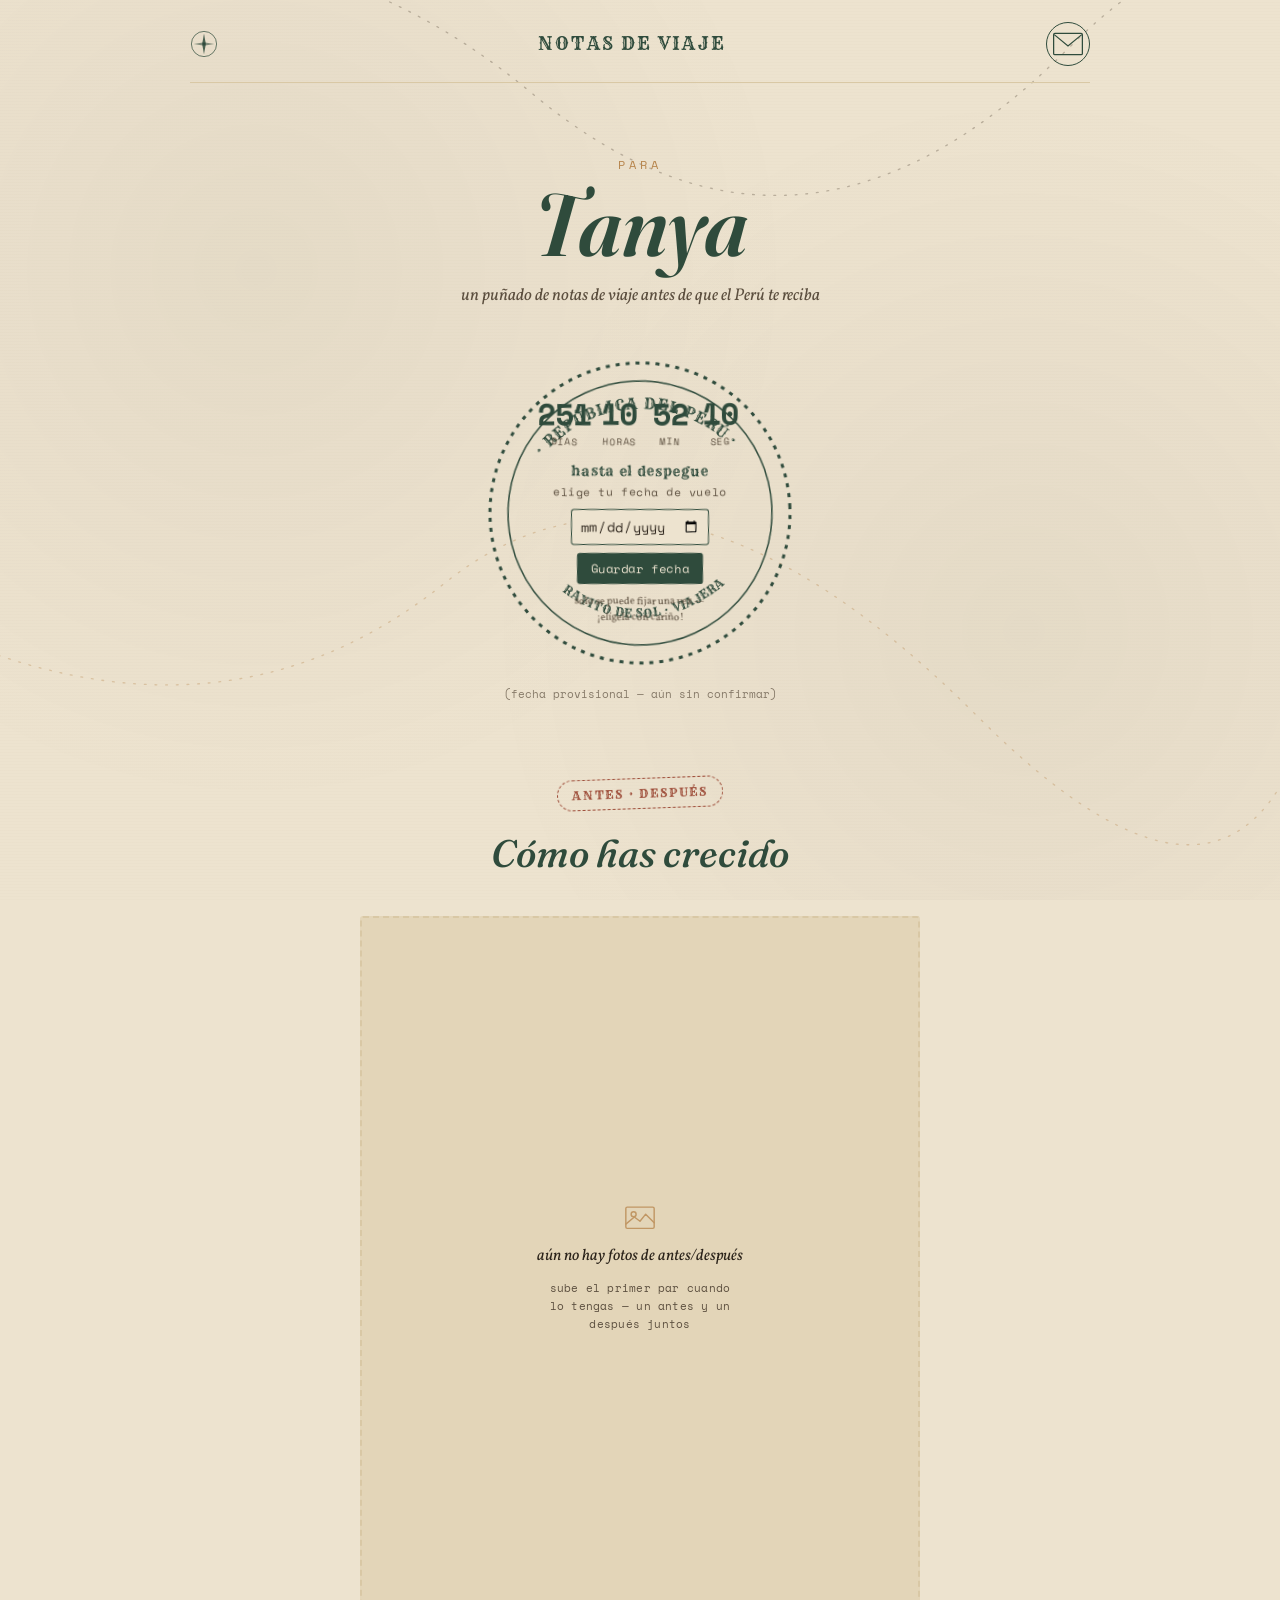
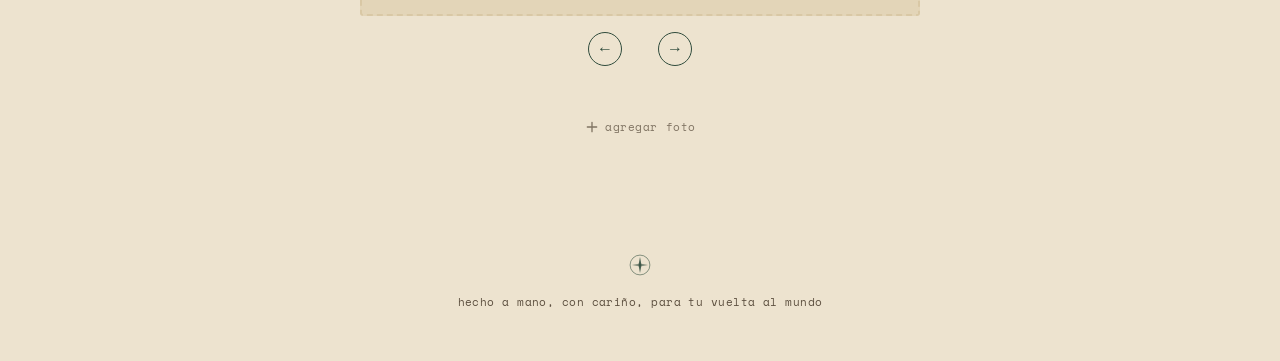
==== commit 686b27f2: "Fix1" ====
--- a/preview.html
+++ b/preview.html
@@ -776,8 +776,8 @@
       <svg class="stamp-badge" viewBox="0 0 320 320" aria-hidden="true">
         <circle cx="160" cy="160" r="150" fill="none" stroke="currentColor" stroke-width="3" stroke-dasharray="4 6"/>
         <circle cx="160" cy="160" r="132" fill="none" stroke="currentColor" stroke-width="1.5"/>
-        <path id="arcTop" d="M 45 160 A 115 115 0 0 1 275 160" fill="none"/>
-        <path id="arcBottom" d="M 275 190 A 115 115 0 0 1 45 190" fill="none"/>
+        <path id="arcTop" d="M 50 120 A 126 126 0 0 1 270 120" fill="none"/>
+        <path id="arcBottom" d="M 50 200 A 126 126 0 0 0 270 200" fill="none"/>
         <text class="stamp-arc-text">
           <textPath href="#arcTop" startOffset="50%" text-anchor="middle">· REPÚBLICA DEL PERÚ ·</textPath>
         </text>
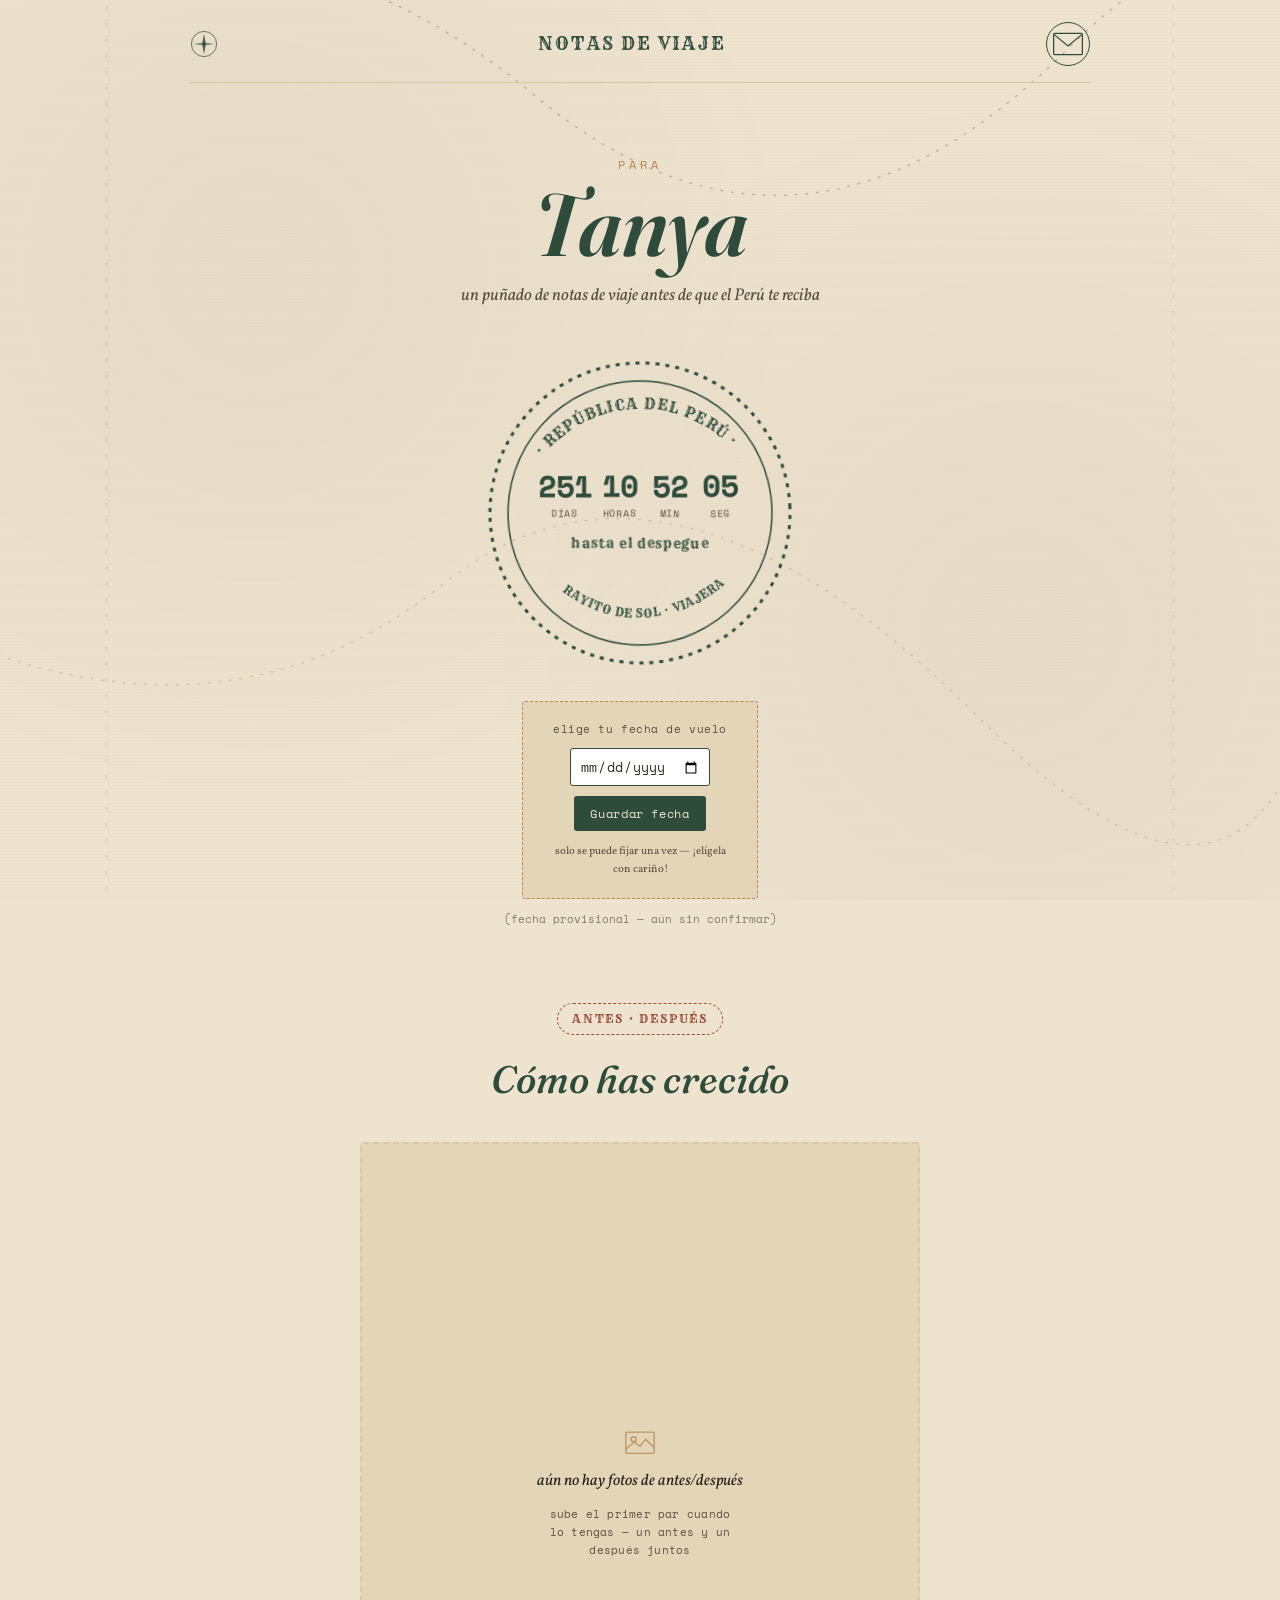
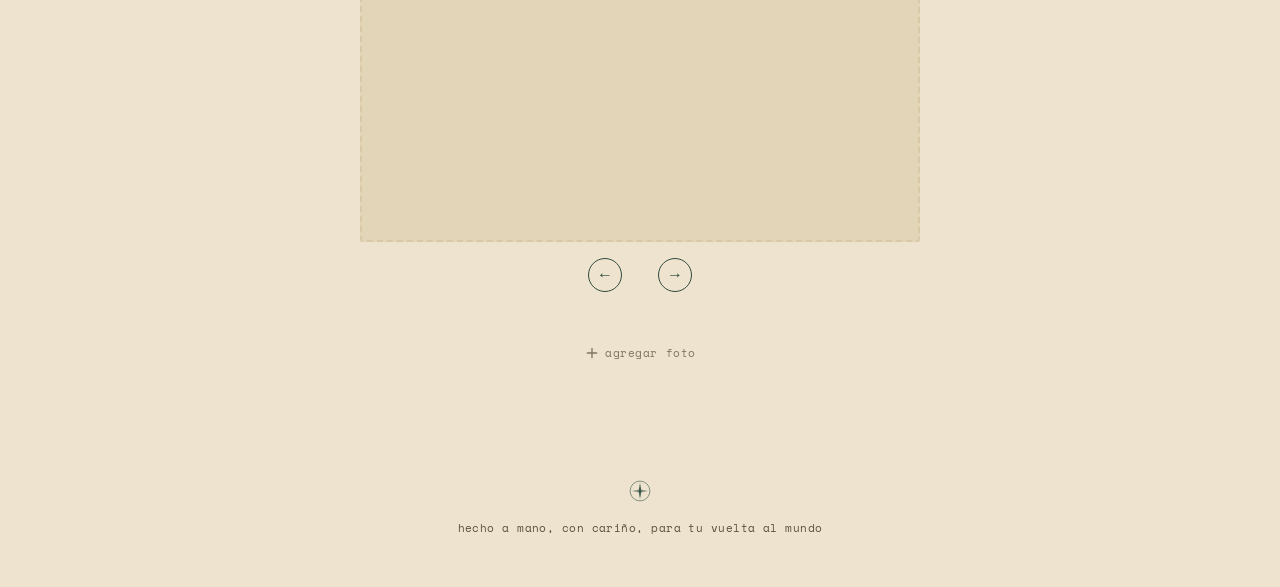
==== commit 7b51615c: "Fix some spacing, add some animations" ====
--- a/preview.html
+++ b/preview.html
@@ -88,10 +88,19 @@
   stroke-width: 1.5;
   stroke-dasharray: 2 10;
   stroke-linecap: round;
+  animation: flow-dash 8s linear infinite;
 }
 .flight-line--2 { stroke: var(--gold); }
+.flight-line--vertical { stroke-dasharray: 2 16; opacity: 0.6; }
 .flight-dot { fill: var(--stamp-red); opacity: 0.7; }
 .flight-dot--2 { fill: var(--ink-green); }
+
+@keyframes flow-dash {
+  to { stroke-dashoffset: -120; }
+}
+@media (prefers-reduced-motion: reduce) {
+  .flight-line { animation: none; }
+}
 
 main, header, footer, .modal-backdrop { position: relative; z-index: 1; }
 
@@ -273,11 +282,22 @@
   margin-top: 6px;
 }
 
+.date-picker-shell {
+  margin-top: 28px;
+  display: flex;
+  justify-content: center;
+}
+
 .date-picker-form {
   display: flex;
   flex-direction: column;
-  gap: 8px;
+  gap: 10px;
   align-items: center;
+  background: var(--paper-deep);
+  border: 1.5px dashed var(--gold);
+  border-radius: var(--radius-soft);
+  padding: 18px 26px 20px;
+  max-width: 280px;
 }
 .date-picker-form label {
   font-family: var(--font-mono);
@@ -288,8 +308,8 @@
 .date-picker-form input[type="date"] {
   font-family: var(--font-mono);
   border: 1px solid var(--ink-green);
-  background: var(--paper);
-  padding: 6px 8px;
+  background: #fff;
+  padding: 7px 9px;
   border-radius: var(--radius-soft);
   color: var(--text);
 }
@@ -298,18 +318,19 @@
   background: var(--ink-green);
   color: var(--cream-on-green);
   border: none;
-  padding: 7px 14px;
+  padding: 8px 16px;
   border-radius: var(--radius-soft);
   cursor: pointer;
-  font-size: 0.75rem;
+  font-size: 0.78rem;
   letter-spacing: 0.05em;
 }
 .date-picker-form button:hover { background: var(--ink-green-dk); }
 .date-picker-hint {
-  font-size: 0.65rem;
+  font-size: 0.68rem;
   color: var(--text-soft);
   margin: 2px 0 0;
-  max-width: 22ch;
+  max-width: 26ch;
+  text-align: center;
 }
 
 .hero-note {
@@ -714,6 +735,35 @@
   margin: 0;
 }
 
+/* ---------------- Scroll reveal ---------------- */
+
+.reveal {
+  opacity: 0;
+  transform: translateY(18px);
+  transition: opacity 0.7s ease, transform 0.7s ease;
+}
+.reveal.is-visible {
+  opacity: 1;
+  transform: translateY(0);
+}
+@media (prefers-reduced-motion: reduce) {
+  .reveal { opacity: 1; transform: none; transition: none; }
+}
+
+/* ---------------- Paper plane (notes button micro-interaction) ---------------- */
+
+.paper-plane {
+  position: fixed;
+  top: 0;
+  left: 0;
+  width: 22px;
+  height: 22px;
+  color: var(--ink-green);
+  pointer-events: none;
+  z-index: 40;
+  will-change: transform, opacity;
+}
+
 /* ---------------- Focus visibility ---------------- */
 
 a:focus-visible, button:focus-visible, input:focus-visible, textarea:focus-visible {
@@ -739,6 +789,8 @@
   <svg viewBox="0 0 1440 1400" preserveAspectRatio="xMidYMid slice">
     <path class="flight-line" d="M -50 200 Q 300 50, 600 300 T 1200 250 T 1550 500" />
     <path class="flight-line flight-line--2" d="M -80 900 Q 250 1050, 500 850 T 1100 1000 T 1500 850" />
+    <path class="flight-line flight-line--vertical" d="M 120 -50 L 120 1450" />
+    <path class="flight-line flight-line--vertical flight-line--2" d="M 1320 -50 L 1320 1450" />
     <circle class="flight-dot" cx="-50" cy="200" r="5"/>
     <circle class="flight-dot flight-dot--2" cx="1550" cy="500" r="5"/>
   </svg>
@@ -801,25 +853,29 @@
           <p>¡Buen viaje!</p>
           <p class="arrived-sub">ya estás en Perú, rayito ☀️</p>
         </div>
-
-        <!-- Shown only once, before a departure date has ever been set -->
-        <form id="datePickerForm" class="date-picker-form" hidden>
-          <label for="departureInput">elige tu fecha de vuelo</label>
-          <input type="date" id="departureInput" required>
-          <button type="submit">Guardar fecha</button>
-          <p class="date-picker-hint">solo se puede fijar una vez — ¡elígela con cariño!</p>
-        </form>
       </div>
+    </div>
+
+    <!-- Shown only once, before a departure date has ever been set.
+         Lives below the stamp (not inside it) so the circle only ever
+         has to fit the countdown digits, regardless of screen size. -->
+    <div class="date-picker-shell">
+      <form id="datePickerForm" class="date-picker-form" hidden>
+        <label for="departureInput">elige tu fecha de vuelo</label>
+        <input type="date" id="departureInput" required>
+        <button type="submit">Guardar fecha</button>
+        <p class="date-picker-hint">solo se puede fijar una vez — ¡elígela con cariño!</p>
+      </form>
     </div>
     <p class="hero-note" id="dateSourceNote"></p>
   </section>
 
   <!-- ============ BEFORE / AFTER PHOTOS ============ -->
   <section class="photos" id="photos">
-    <div class="section-stamp" aria-hidden="true">ANTES · DESPUÉS</div>
-    <h2 class="section-title">Cómo has crecido</h2>
-
-    <div class="slider-shell">
+    <div class="section-stamp reveal" aria-hidden="true">ANTES · DESPUÉS</div>
+    <h2 class="section-title reveal">Cómo has crecido</h2>
+
+    <div class="slider-shell reveal">
       <div class="ba-empty" id="baEmpty">
         <svg viewBox="0 0 48 48" width="34" height="34" aria-hidden="true">
           <rect x="4" y="10" width="40" height="30" rx="2" fill="none" stroke="currentColor" stroke-width="2"/>
@@ -905,7 +961,7 @@
   </aside>
 </div>
 
-<footer class="site-footer">
+<footer class="site-footer reveal">
   <svg class="compass-mark compass-mark--small" viewBox="0 0 60 60" aria-hidden="true">
     <circle cx="30" cy="30" r="27" fill="none" stroke="currentColor" stroke-width="1.5"/>
     <path d="M30 8 L34 30 L30 52 L26 30 Z" fill="currentColor" opacity="0.85"/>
@@ -915,12 +971,6 @@
 </footer>
 
 <script>
-  // ---- PREVIEW STUB ----
-  // The real site uses the Firebase SDK (Firestore only) + real
-  // project credentials in js/firebase-config.js, plus a real
-  // Cloudinary account in js/cloudinary-config.js. For this static
-  // single-file preview we stub both out so the page renders and
-  // behaves visually without any network calls.
   const _stubPromiseReject = () => Promise.reject(new Error('preview: no live backend in this file'));
   const firebase = {
     firestore: { FieldValue: { serverTimestamp: () => new Date().toISOString() } }
@@ -1391,8 +1441,49 @@
       }
     );
 
+  function launchPaperPlane(fromEl, toEl) {
+    if (window.matchMedia("(prefers-reduced-motion: reduce)").matches) return;
+
+    const from = fromEl.getBoundingClientRect();
+    const to = toEl.getBoundingClientRect();
+    const startX = from.left + from.width / 2;
+    const startY = from.top + from.height / 2;
+    const endX = to.left + Math.min(to.width * 0.35, 140);
+    const endY = to.top + 40;
+
+    const plane = document.createElementNS("http://www.w3.org/2000/svg", "svg");
+    plane.setAttribute("viewBox", "0 0 24 24");
+    plane.classList.add("paper-plane");
+    plane.innerHTML =
+      '<path d="M2 12 L21 3 L14 21 L11 13 L2 12 Z" fill="currentColor" opacity="0.9"/>' +
+      '<path d="M11 13 L21 3" stroke="#EDE3CF" stroke-width="1" fill="none"/>';
+    document.body.appendChild(plane);
+
+    const dx = endX - startX;
+    const dy = endY - startY;
+    const angle = (Math.atan2(dy, dx) * 180) / Math.PI;
+
+    plane.style.transform = `translate(${startX}px, ${startY}px) rotate(${angle}deg)`;
+    plane.style.opacity = "1";
+
+    const anim = plane.animate(
+      [
+        { transform: `translate(${startX}px, ${startY}px) rotate(${angle}deg) scale(0.6)`, opacity: 0.9 },
+        {
+          transform: `translate(${startX + dx * 0.5}px, ${startY + dy * 0.5 - 40}px) rotate(${angle - 8}deg) scale(1)`,
+          opacity: 1,
+          offset: 0.6
+        },
+        { transform: `translate(${endX}px, ${endY}px) rotate(${angle + 4}deg) scale(0.5)`, opacity: 0 }
+      ],
+      { duration: 650, easing: "cubic-bezier(.3,.6,.4,1)" }
+    );
+    anim.onfinish = () => plane.remove();
+  }
+
   openNotesBtn.addEventListener("click", () => {
     openModal(notesBackdrop);
+    launchPaperPlane(openNotesBtn, notesPanel);
     envelopeDot.hidden = true;
   });
   closeNotes.addEventListener("click", () => closeModal(notesBackdrop));
@@ -1430,6 +1521,27 @@
   });
 
   /* -----------------------------------------------------------------
+     Scroll reveal — gentle fade/slide-in as sections enter view
+     ----------------------------------------------------------------- */
+  const revealEls = document.querySelectorAll(".reveal");
+  if (revealEls.length && "IntersectionObserver" in window) {
+    const revealObserver = new IntersectionObserver(
+      (entries) => {
+        entries.forEach((entry) => {
+          if (entry.isIntersecting) {
+            entry.target.classList.add("is-visible");
+            revealObserver.unobserve(entry.target);
+          }
+        });
+      },
+      { threshold: 0.15, rootMargin: "0px 0px -40px 0px" }
+    );
+    revealEls.forEach((el) => revealObserver.observe(el));
+  } else {
+    revealEls.forEach((el) => el.classList.add("is-visible"));
+  }
+
+  /* -----------------------------------------------------------------
      Global: close modals with Escape
      ----------------------------------------------------------------- */
   document.addEventListener("keydown", (e) => {
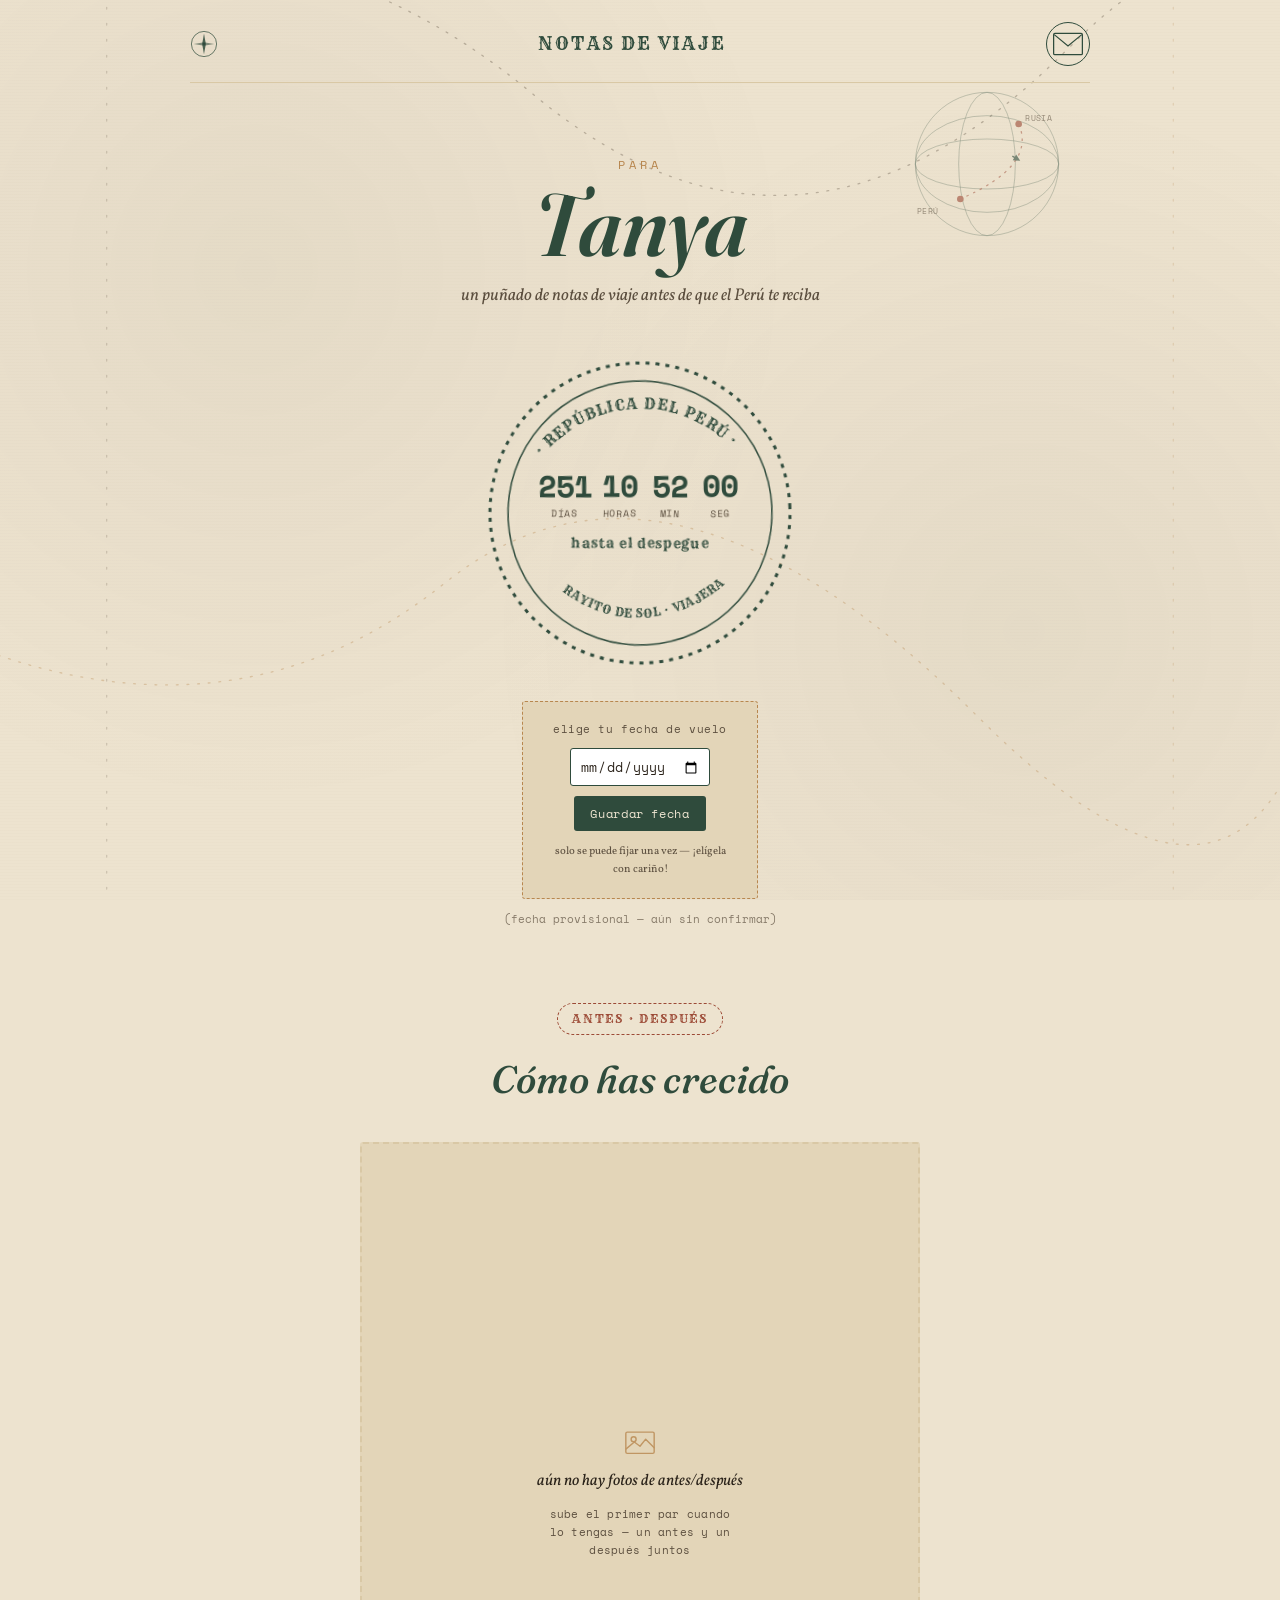
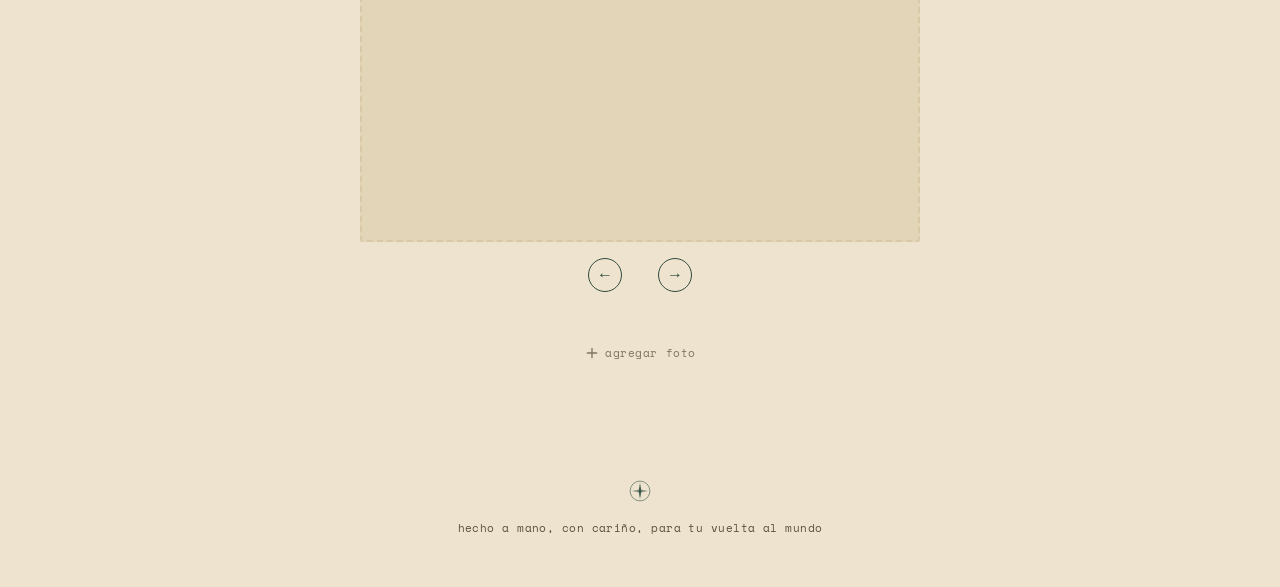
==== commit 22feacea: "add some more animations" ====
--- a/preview.html
+++ b/preview.html
@@ -103,6 +103,48 @@
 }
 
 main, header, footer, .modal-backdrop { position: relative; z-index: 1; }
+
+/* ---------------- Little wireframe globe (Rusia → Perú route) ---------------- */
+
+.globe {
+  position: absolute;
+  top: 6px;
+  right: clamp(4px, 3vw, 28px);
+  width: clamp(90px, 14vw, 150px);
+  height: auto;
+  opacity: 0.6;
+  pointer-events: none;
+}
+.globe-line {
+  fill: none;
+  stroke: var(--ink-green);
+  stroke-width: 1.2;
+  opacity: 0.4;
+}
+.globe-route {
+  fill: none;
+  stroke: var(--stamp-red);
+  stroke-width: 1.5;
+  stroke-dasharray: 3 6;
+  opacity: 0.8;
+  animation: flow-dash 4s linear infinite;
+}
+.globe-dot { fill: var(--stamp-red); }
+.globe-label {
+  font-family: var(--font-mono);
+  font-size: 9px;
+  letter-spacing: 0.05em;
+  fill: var(--text-soft);
+}
+.globe-plane path { fill: var(--ink-green); }
+
+@media (prefers-reduced-motion: reduce) {
+  .globe-route { animation: none; }
+}
+
+@media (max-width: 560px) {
+  .globe { display: none; }
+}
 
 /* ---------------- Header ---------------- */
 
@@ -163,6 +205,7 @@
 /* ---------------- Hero / stamp ---------------- */
 
 .hero {
+  position: relative;
   max-width: var(--max-width);
   margin: 0 auto;
   padding: clamp(40px, 8vw, 72px) clamp(16px, 5vw, 48px) 24px;
@@ -820,6 +863,28 @@
 
   <!-- ============ HERO / COUNTDOWN STAMP ============ -->
   <section class="hero" id="hero">
+    <svg id="globeSvg" class="globe" viewBox="0 0 180 180" aria-hidden="true">
+      <circle class="globe-line" cx="90" cy="90" r="86"/>
+      <ellipse class="globe-line" cx="90" cy="90" rx="34" ry="86"/>
+      <ellipse class="globe-line" cx="90" cy="90" rx="86" ry="30"/>
+      <ellipse class="globe-line" cx="90" cy="90" rx="86" ry="58"/>
+
+      <path id="globeRoute" class="globe-route" d="M 128 42 Q 150 92, 58 132"/>
+
+      <circle class="globe-dot" cx="128" cy="42" r="4"/>
+      <text class="globe-label" x="136" y="38">RUSIA</text>
+
+      <circle class="globe-dot" cx="58" cy="132" r="4"/>
+      <text class="globe-label" x="6" y="150">PERÚ</text>
+
+      <g class="globe-plane">
+        <path d="M0 -5 L4 3 L1 3 L1 6 L-1 6 L-1 3 L-4 3 Z"/>
+        <animateMotion dur="6s" repeatCount="indefinite" rotate="auto">
+          <mpath href="#globeRoute"/>
+        </animateMotion>
+      </g>
+    </svg>
+
     <p class="hero-eyebrow">PARA</p>
     <h1 class="hero-title">Tanya</h1>
     <p class="hero-sub">un puñado de notas de viaje antes de que el Perú te reciba</p>
@@ -1541,6 +1606,14 @@
     revealEls.forEach((el) => el.classList.add("is-visible"));
   }
 
+  // The little plane flying Rusia → Perú on the background globe uses an
+  // SMIL <animateMotion>, which CSS's prefers-reduced-motion can't reach
+  // directly — pause it manually via the SVG's own animation API instead.
+  if (window.matchMedia("(prefers-reduced-motion: reduce)").matches) {
+    const globeSvg = document.getElementById("globeSvg");
+    if (globeSvg && typeof globeSvg.pauseAnimations === "function") globeSvg.pauseAnimations();
+  }
+
   /* -----------------------------------------------------------------
      Global: close modals with Escape
      ----------------------------------------------------------------- */
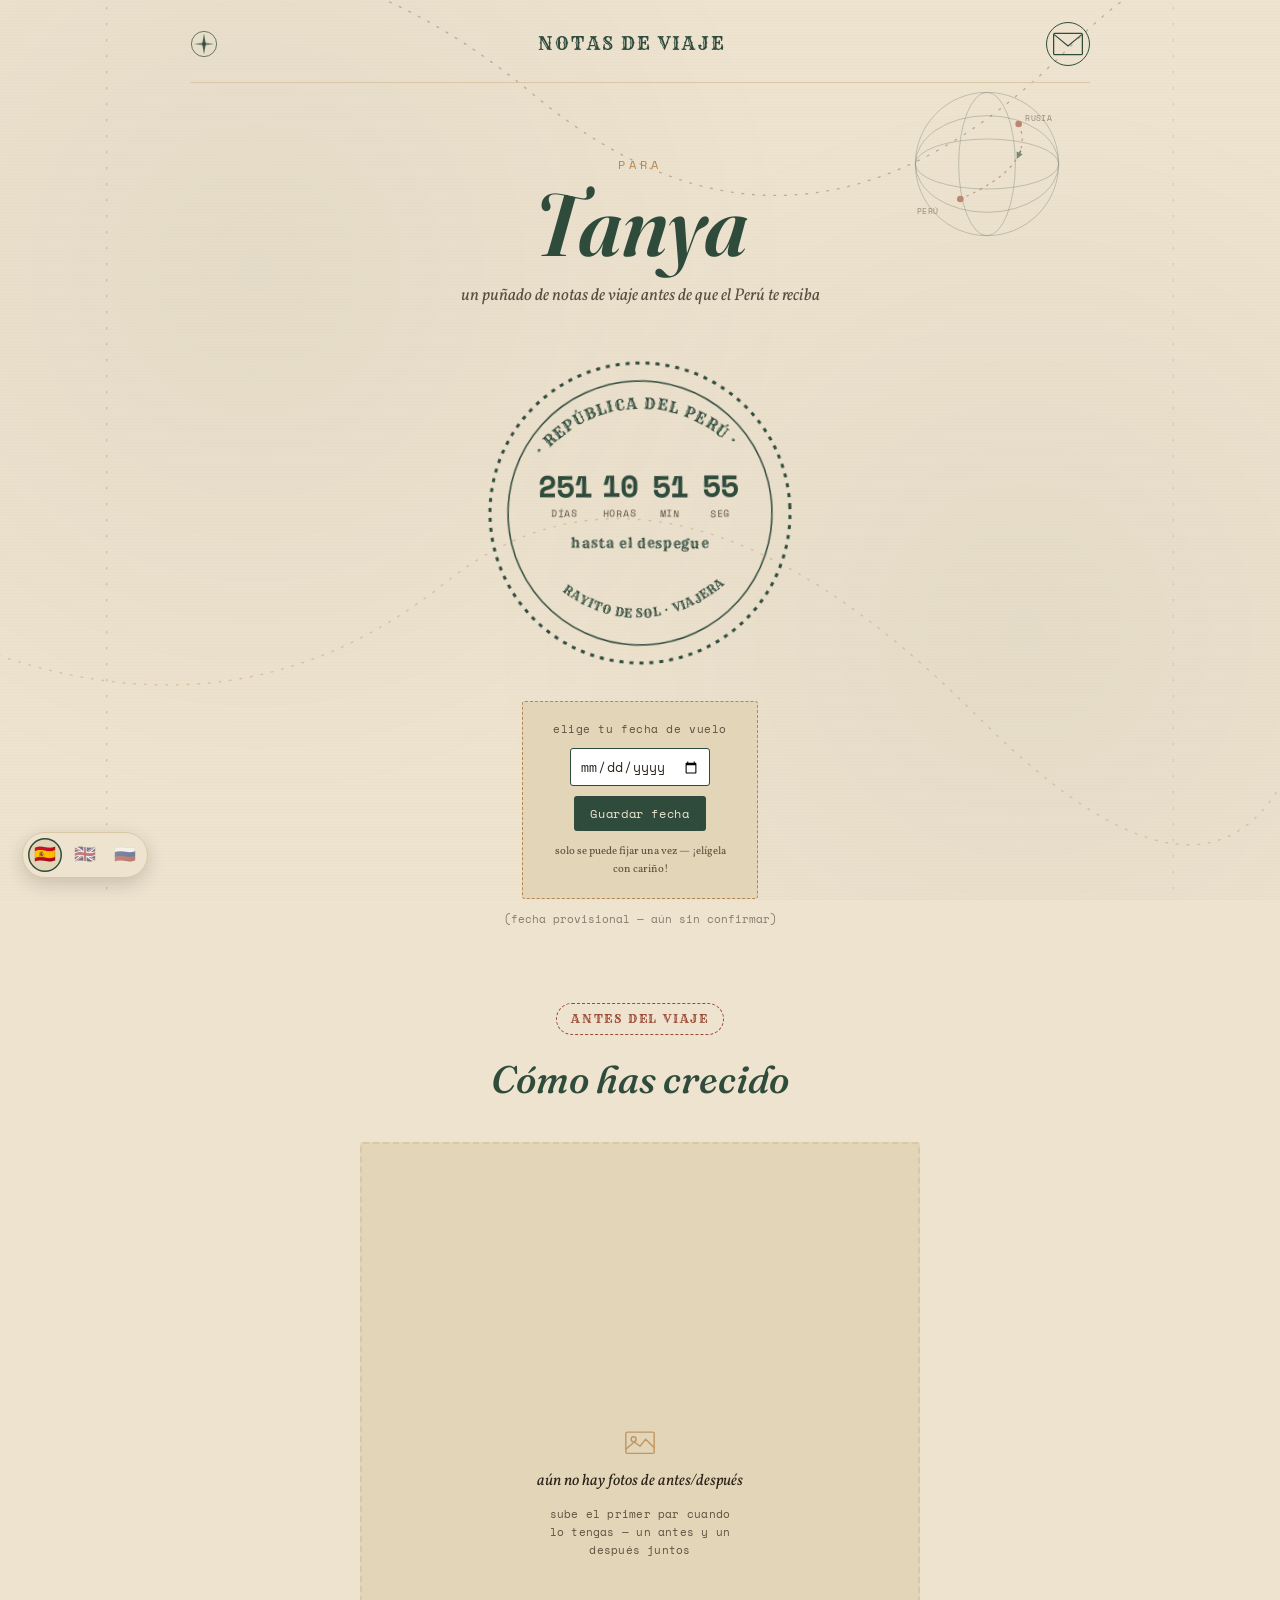
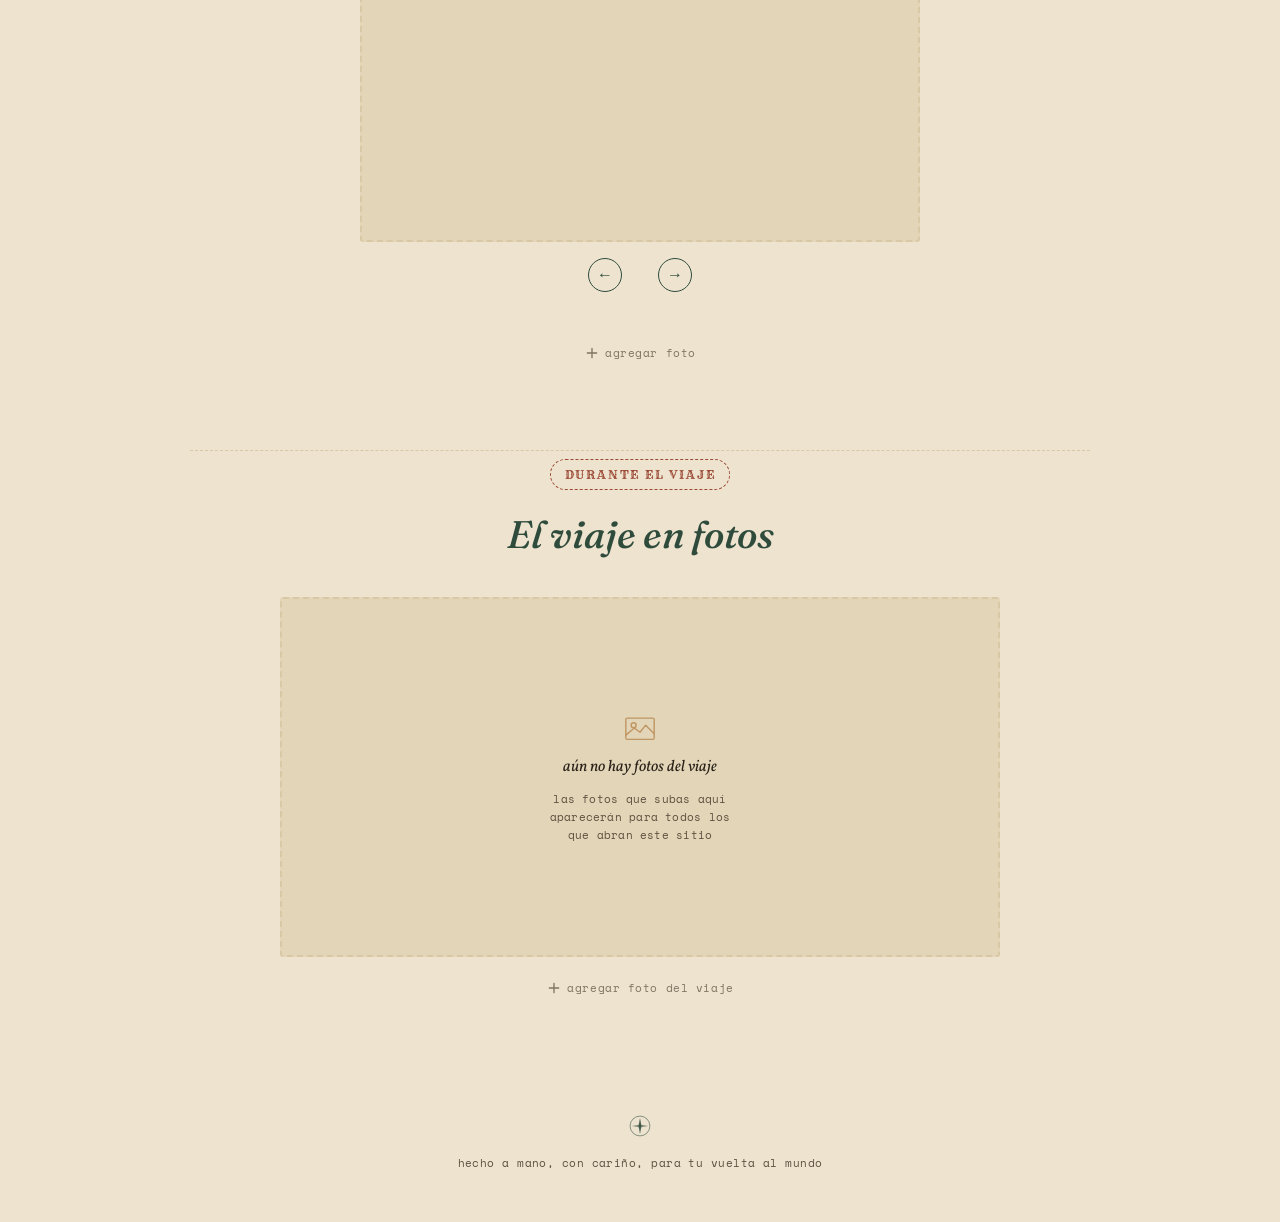
==== commit aabe3882: "add some more animations, fixes, added during the trip tab" ====
--- a/preview.html
+++ b/preview.html
@@ -3,8 +3,8 @@
 <head>
 <meta charset="UTF-8">
 <meta name="viewport" content="width=device-width, initial-scale=1.0">
-<title>Notas de Viaje para un Rayito de Sol</title>
-<meta name="description" content="Para Tanya, antes de su viaje a Perú.">
+<title id="pageTitle">Notas de Viaje para un Rayito de Sol</title>
+<meta name="description" id="pageDescription" content="Para Tanya, antes de su viaje a Perú.">
 
 <!-- Google Fonts: Fraunces (display), Rye (stamp/ink text), Vollkorn (body), Space Mono (numbers/labels) -->
 <link rel="preconnect" href="https://fonts.googleapis.com">
@@ -144,6 +144,51 @@
 
 @media (max-width: 560px) {
   .globe { display: none; }
+}
+
+/* ---------------- Language switcher (bottom-left flag toggle) ---------------- */
+
+.lang-switch {
+  position: fixed;
+  left: clamp(10px, 3vw, 22px);
+  bottom: clamp(10px, 3vw, 22px);
+  z-index: 30;
+  display: flex;
+  gap: 6px;
+  background: var(--paper);
+  border: 1.5px solid var(--paper-line);
+  border-radius: 999px;
+  padding: 5px;
+  box-shadow: 0 6px 18px rgba(43,35,26,0.18);
+}
+
+.lang-btn {
+  background: none;
+  border: none;
+  border-radius: 50%;
+  width: 34px;
+  height: 34px;
+  display: flex;
+  align-items: center;
+  justify-content: center;
+  font-size: 1.1rem;
+  line-height: 1;
+  cursor: pointer;
+  opacity: 0.55;
+  filter: grayscale(35%);
+  transition: opacity 0.15s ease, filter 0.15s ease, background 0.15s ease, transform 0.15s ease;
+}
+.lang-btn:hover { opacity: 0.85; transform: translateY(-1px); }
+.lang-btn.is-active {
+  opacity: 1;
+  filter: none;
+  background: var(--paper-deep);
+  box-shadow: inset 0 0 0 1.5px var(--ink-green);
+}
+
+@media (max-width: 480px) {
+  .lang-switch { padding: 4px; gap: 4px; }
+  .lang-btn { width: 30px; height: 30px; font-size: 1rem; }
 }
 
 /* ---------------- Header ---------------- */
@@ -576,6 +621,73 @@
 }
 .add-photo-btn:hover { opacity: 1; color: var(--ink-green); }
 
+/* ---------------- During-the-trip photo gallery ---------------- */
+
+.photos-during {
+  padding-top: 8px;
+  border-top: 1px dashed var(--paper-line);
+}
+
+.gallery-shell { max-width: 720px; margin: 0 auto; }
+
+.gallery-empty {
+  aspect-ratio: 16 / 8;
+  border: 2px dashed var(--paper-line);
+  border-radius: var(--radius-soft);
+  background: var(--paper-deep);
+  display: flex;
+  flex-direction: column;
+  align-items: center;
+  justify-content: center;
+  gap: 10px;
+  padding: 30px;
+  color: var(--text-soft);
+}
+.gallery-empty svg { color: var(--gold); opacity: 0.8; }
+.gallery-empty p {
+  margin: 0;
+  font-family: var(--font-body);
+  font-style: italic;
+  font-size: 1rem;
+  text-align: center;
+  color: var(--text);
+}
+
+.gallery-grid {
+  display: grid;
+  grid-template-columns: repeat(auto-fill, minmax(160px, 1fr));
+  gap: 14px;
+}
+
+.gallery-item {
+  margin: 0;
+  background: #fff;
+  border: 6px solid #fff;
+  outline: 1px solid var(--paper-line);
+  border-radius: var(--radius-soft);
+  box-shadow: 0 10px 20px -12px rgba(43,35,26,0.35);
+  overflow: hidden;
+  transform: rotate(var(--tilt, 0deg));
+}
+.gallery-item:nth-child(3n+1) { --tilt: -1.2deg; }
+.gallery-item:nth-child(3n+2) { --tilt: 0.8deg; }
+.gallery-item:nth-child(3n+3) { --tilt: -0.4deg; }
+
+.gallery-item img {
+  display: block;
+  width: 100%;
+  aspect-ratio: 4 / 5;
+  object-fit: cover;
+}
+.gallery-item figcaption {
+  font-family: var(--font-body);
+  font-style: italic;
+  font-size: 0.8rem;
+  color: var(--text-soft);
+  padding: 6px 8px 8px;
+  text-align: center;
+}
+
 /* ---------------- Modals (shared) ---------------- */
 
 .modal-backdrop {
@@ -839,6 +951,19 @@
   </svg>
 </div>
 
+<!-- ============ LANGUAGE SWITCHER (bottom-left, flag toggle) ============ -->
+<div class="lang-switch" id="langSwitch" role="group" aria-label="Elegir idioma / Choose language / Выбрать язык">
+  <button type="button" class="lang-btn" data-lang="es" aria-label="Español" title="Español">
+    <span aria-hidden="true">🇪🇸</span>
+  </button>
+  <button type="button" class="lang-btn" data-lang="en" aria-label="English" title="English">
+    <span aria-hidden="true">🇬🇧</span>
+  </button>
+  <button type="button" class="lang-btn" data-lang="ru" aria-label="Русский" title="Русский">
+    <span aria-hidden="true">🇷🇺</span>
+  </button>
+</div>
+
 <!-- ============ HEADER ============ -->
 <header class="site-header">
   <div class="header-inner">
@@ -848,8 +973,8 @@
       <path d="M8 30 L30 26 L52 30 L30 34 Z" fill="currentColor" opacity="0.55"/>
       <circle cx="30" cy="30" r="2.5" fill="currentColor"/>
     </svg>
-    <p class="header-wordmark">Notas de Viaje</p>
-    <button class="envelope-btn" id="openNotesBtn" aria-haspopup="dialog" aria-controls="notesPanel" aria-label="Abrir notas de amigos">
+    <p class="header-wordmark" data-i18n="headerWordmark">Notas de Viaje</p>
+    <button class="envelope-btn" id="openNotesBtn" aria-haspopup="dialog" aria-controls="notesPanel" data-i18n-aria="envelopeAria" aria-label="Abrir notas de amigos">
       <svg viewBox="0 0 48 36" width="30" height="24">
         <rect x="1" y="1" width="46" height="34" rx="2" fill="none" stroke="currentColor" stroke-width="2"/>
         <path d="M2 3 L24 21 L46 3" fill="none" stroke="currentColor" stroke-width="2"/>
@@ -878,16 +1003,22 @@
       <text class="globe-label" x="6" y="150">PERÚ</text>
 
       <g class="globe-plane">
-        <path d="M0 -5 L4 3 L1 3 L1 6 L-1 6 L-1 3 L-4 3 Z"/>
+        <!-- Nose points along +x (rightward) at rotate=0, because SMIL's
+             rotate="auto" aligns the shape's local +x axis to the path's
+             tangent direction. The old artwork had its nose pointing -y
+             (up), a 90° mismatch with what rotate="auto" expects — that's
+             why the plane looked like it was flying sideways instead of
+             banking along the Rusia→Perú curve. -->
+        <path d="M5 0 L-3 4 L-3 1 L-6 1 L-6 -1 L-3 -1 L-3 -4 Z"/>
         <animateMotion dur="6s" repeatCount="indefinite" rotate="auto">
           <mpath href="#globeRoute"/>
         </animateMotion>
       </g>
     </svg>
 
-    <p class="hero-eyebrow">PARA</p>
+    <p class="hero-eyebrow" data-i18n="heroEyebrow">PARA</p>
     <h1 class="hero-title">Tanya</h1>
-    <p class="hero-sub">un puñado de notas de viaje antes de que el Perú te reciba</p>
+    <p class="hero-sub" data-i18n="heroSub">un puñado de notas de viaje antes de que el Perú te reciba</p>
 
     <div class="stamp-wrap" id="stampWrap">
       <svg class="stamp-badge" viewBox="0 0 320 320" aria-hidden="true">
@@ -906,17 +1037,17 @@
       <div class="stamp-content">
         <div id="countdownView" class="countdown" hidden>
           <div class="countdown-grid">
-            <div class="countdown-cell"><span class="countdown-num" id="cdDays">00</span><span class="countdown-label">días</span></div>
-            <div class="countdown-cell"><span class="countdown-num" id="cdHours">00</span><span class="countdown-label">horas</span></div>
-            <div class="countdown-cell"><span class="countdown-num" id="cdMins">00</span><span class="countdown-label">min</span></div>
-            <div class="countdown-cell"><span class="countdown-num" id="cdSecs">00</span><span class="countdown-label">seg</span></div>
+            <div class="countdown-cell"><span class="countdown-num" id="cdDays">00</span><span class="countdown-label" data-i18n="unitDays">días</span></div>
+            <div class="countdown-cell"><span class="countdown-num" id="cdHours">00</span><span class="countdown-label" data-i18n="unitHours">horas</span></div>
+            <div class="countdown-cell"><span class="countdown-num" id="cdMins">00</span><span class="countdown-label" data-i18n="unitMins">min</span></div>
+            <div class="countdown-cell"><span class="countdown-num" id="cdSecs">00</span><span class="countdown-label" data-i18n="unitSecs">seg</span></div>
           </div>
-          <p class="countdown-caption">hasta el despegue</p>
+          <p class="countdown-caption" data-i18n="countdownCaption">hasta el despegue</p>
         </div>
 
         <div id="arrivedView" class="arrived-msg" hidden>
-          <p>¡Buen viaje!</p>
-          <p class="arrived-sub">ya estás en Perú, rayito ☀️</p>
+          <p data-i18n="arrivedTitle">¡Buen viaje!</p>
+          <p class="arrived-sub" data-i18n="arrivedSub">ya estás en Perú, rayito ☀️</p>
         </div>
       </div>
     </div>
@@ -926,19 +1057,19 @@
          has to fit the countdown digits, regardless of screen size. -->
     <div class="date-picker-shell">
       <form id="datePickerForm" class="date-picker-form" hidden>
-        <label for="departureInput">elige tu fecha de vuelo</label>
+        <label for="departureInput" data-i18n="datePickerLabel">elige tu fecha de vuelo</label>
         <input type="date" id="departureInput" required>
-        <button type="submit">Guardar fecha</button>
-        <p class="date-picker-hint">solo se puede fijar una vez — ¡elígela con cariño!</p>
+        <button type="submit" data-i18n="datePickerButton">Guardar fecha</button>
+        <p class="date-picker-hint" data-i18n="datePickerHint">solo se puede fijar una vez — ¡elígela con cariño!</p>
       </form>
     </div>
     <p class="hero-note" id="dateSourceNote"></p>
   </section>
 
-  <!-- ============ BEFORE / AFTER PHOTOS ============ -->
-  <section class="photos" id="photos">
-    <div class="section-stamp reveal" aria-hidden="true">ANTES · DESPUÉS</div>
-    <h2 class="section-title reveal">Cómo has crecido</h2>
+  <!-- ============ BEFORE THE TRIP: BEFORE/AFTER PHOTOS ============ -->
+  <section class="photos" id="photosBefore">
+    <div class="section-stamp reveal" aria-hidden="true" data-i18n="beforeStamp">ANTES DEL VIAJE</div>
+    <h2 class="section-title reveal" data-i18n="beforeTitle">Cómo has crecido</h2>
 
     <div class="slider-shell reveal">
       <div class="ba-empty" id="baEmpty">
@@ -947,8 +1078,8 @@
           <circle cx="15" cy="20" r="3.5" fill="none" stroke="currentColor" stroke-width="2"/>
           <path d="M4 34 L16 24 L24 30 L32 20 L44 32" fill="none" stroke="currentColor" stroke-width="2" stroke-linecap="round" stroke-linejoin="round"/>
         </svg>
-        <p>aún no hay fotos de antes/después</p>
-        <p class="ba-empty-sub">sube el primer par cuando lo tengas — un antes y un después juntos</p>
+        <p data-i18n="beforeEmptyText">aún no hay fotos de antes/después</p>
+        <p class="ba-empty-sub" data-i18n="beforeEmptySub">sube el primer par cuando lo tengas — un antes y un después juntos</p>
       </div>
 
       <div class="ba-slider" id="baSlider" hidden>
@@ -962,65 +1093,110 @@
             <svg viewBox="0 0 24 24" width="16" height="16"><path d="M8 6 L2 12 L8 18 M16 6 L22 12 L16 18" fill="none" stroke="currentColor" stroke-width="2" stroke-linecap="round" stroke-linejoin="round"/></svg>
           </div>
         </div>
-        <span class="ba-tag ba-tag--before">ANTES</span>
-        <span class="ba-tag ba-tag--after">DESPUÉS</span>
+        <span class="ba-tag ba-tag--before" data-i18n="tagBefore">ANTES</span>
+        <span class="ba-tag ba-tag--after" data-i18n="tagAfter">DESPUÉS</span>
       </div>
 
       <div class="slider-controls" id="sliderControls" hidden>
-        <button class="nav-arrow" id="prevPairBtn" aria-label="Par anterior">&#8592;</button>
+        <button class="nav-arrow" id="prevPairBtn" data-i18n-aria="prevPairAria" aria-label="Par anterior">&#8592;</button>
         <div class="pair-dots" id="pairDots"></div>
-        <button class="nav-arrow" id="nextPairBtn" aria-label="Siguiente par">&#8594;</button>
+        <button class="nav-arrow" id="nextPairBtn" data-i18n-aria="nextPairAria" aria-label="Siguiente par">&#8594;</button>
       </div>
       <p class="ba-caption" id="baCaption"></p>
 
-      <button class="add-photo-btn" id="addPhotoBtn" title="Agregar una foto">
+      <button class="add-photo-btn" id="addPhotoBtn" data-i18n-title="addPhotoBtnTitle" title="Agregar una foto">
         <svg viewBox="0 0 24 24" width="16" height="16"><path d="M12 5 L12 19 M5 12 L19 12" stroke="currentColor" stroke-width="2" stroke-linecap="round"/></svg>
-        agregar foto
+        <span data-i18n="addPhotoBtn">agregar foto</span>
       </button>
     </div>
   </section>
 
+  <!-- ============ DURING THE TRIP: PHOTO GALLERY ============ -->
+  <section class="photos photos-during" id="photosDuring">
+    <div class="section-stamp reveal" aria-hidden="true" data-i18n="duringStamp">DURANTE EL VIAJE</div>
+    <h2 class="section-title reveal" data-i18n="duringTitle">El viaje en fotos</h2>
+
+    <div class="gallery-shell reveal">
+      <div class="gallery-empty" id="duringEmpty">
+        <svg viewBox="0 0 48 48" width="34" height="34" aria-hidden="true">
+          <rect x="4" y="10" width="40" height="30" rx="2" fill="none" stroke="currentColor" stroke-width="2"/>
+          <circle cx="15" cy="20" r="3.5" fill="none" stroke="currentColor" stroke-width="2"/>
+          <path d="M4 34 L16 24 L24 30 L32 20 L44 32" fill="none" stroke="currentColor" stroke-width="2" stroke-linecap="round" stroke-linejoin="round"/>
+        </svg>
+        <p data-i18n="duringEmptyText">aún no hay fotos del viaje</p>
+        <p class="ba-empty-sub" data-i18n="duringEmptySub">las fotos que subas aquí aparecerán para todos los que abran este sitio</p>
+      </div>
+
+      <div class="gallery-grid" id="duringGrid" hidden></div>
+
+      <button class="add-photo-btn" id="addDuringPhotoBtn" data-i18n-title="addDuringPhotoBtnTitle" title="Agregar una foto del viaje">
+        <svg viewBox="0 0 24 24" width="16" height="16"><path d="M12 5 L12 19 M5 12 L19 12" stroke="currentColor" stroke-width="2" stroke-linecap="round"/></svg>
+        <span data-i18n="addDuringPhotoBtn">agregar foto del viaje</span>
+      </button>
+    </div>
+  </section>
+
 </main>
 
-<!-- ============ ADD PHOTO MODAL ============ -->
+<!-- ============ ADD BEFORE/AFTER PAIR MODAL ============ -->
 <div class="modal-backdrop" id="addPhotoBackdrop" hidden>
   <div class="modal add-photo-modal" role="dialog" aria-modal="true" aria-labelledby="addPhotoTitle">
-    <button class="modal-close" id="closeAddPhoto" aria-label="Cerrar">&times;</button>
-    <h3 id="addPhotoTitle">Añade un par de fotos</h3>
+    <button class="modal-close" id="closeAddPhoto" data-i18n-aria="closeAria" aria-label="Cerrar">&times;</button>
+    <h3 id="addPhotoTitle" data-i18n="addPairModalTitle">Añade un par de fotos</h3>
     <form id="addPhotoForm">
       <label class="file-drop">
-        <span>Foto "antes"</span>
+        <span data-i18n="beforeFileLabel">Foto "antes"</span>
         <input type="file" accept="image/*" id="beforeFileInput" required>
       </label>
       <label class="file-drop">
-        <span>Foto "después"</span>
+        <span data-i18n="afterFileLabel">Foto "después"</span>
         <input type="file" accept="image/*" id="afterFileInput" required>
       </label>
       <label class="caption-field">
-        <span>Nota breve (opcional)</span>
-        <input type="text" id="pairCaptionInput" maxlength="80" placeholder="ej. de la ventana a las nubes">
+        <span data-i18n="captionLabel">Nota breve (opcional)</span>
+        <input type="text" id="pairCaptionInput" maxlength="80" data-i18n-placeholder="pairCaptionPlaceholder" placeholder="ej. de la ventana a las nubes">
       </label>
-      <button type="submit" class="primary-btn" id="uploadPairBtn">Subir par</button>
+      <button type="submit" class="primary-btn" id="uploadPairBtn" data-i18n="uploadPairBtn">Subir par</button>
       <p class="upload-status" id="uploadStatus" aria-live="polite"></p>
     </form>
   </div>
 </div>
 
+<!-- ============ ADD DURING-TRIP PHOTO MODAL ============ -->
+<div class="modal-backdrop" id="addDuringPhotoBackdrop" hidden>
+  <div class="modal add-photo-modal" role="dialog" aria-modal="true" aria-labelledby="addDuringPhotoTitle">
+    <button class="modal-close" id="closeAddDuringPhoto" data-i18n-aria="closeAria" aria-label="Cerrar">&times;</button>
+    <h3 id="addDuringPhotoTitle" data-i18n="addDuringModalTitle">Añade una foto del viaje</h3>
+    <form id="addDuringPhotoForm">
+      <label class="file-drop">
+        <span data-i18n="duringFileLabel">Foto</span>
+        <input type="file" accept="image/*" id="duringFileInput" required>
+      </label>
+      <label class="caption-field">
+        <span data-i18n="captionLabel">Nota breve (opcional)</span>
+        <input type="text" id="duringCaptionInput" maxlength="80" data-i18n-placeholder="duringCaptionPlaceholder" placeholder="ej. Machu Picchu al amanecer">
+      </label>
+      <button type="submit" class="primary-btn" id="uploadDuringBtn" data-i18n="uploadDuringBtn">Subir foto</button>
+      <p class="upload-status" id="uploadDuringStatus" aria-live="polite"></p>
+    </form>
+  </div>
+</div>
+
 <!-- ============ FRIEND NOTES PANEL ============ -->
 <div class="modal-backdrop" id="notesBackdrop" hidden>
   <aside class="notes-panel" id="notesPanel" role="dialog" aria-modal="true" aria-labelledby="notesTitle">
-    <button class="modal-close" id="closeNotes" aria-label="Cerrar notas">&times;</button>
-    <h3 id="notesTitle">La saca postal</h3>
-    <p class="notes-sub">notas de quienes te desean buen viaje</p>
+    <button class="modal-close" id="closeNotes" data-i18n-aria="closeNotesAria" aria-label="Cerrar notas">&times;</button>
+    <h3 id="notesTitle" data-i18n="notesTitle">La saca postal</h3>
+    <p class="notes-sub" data-i18n="notesSub">notas de quienes te desean buen viaje</p>
 
     <div class="notes-list" id="notesList" aria-live="polite">
       <!-- postcards injected here -->
     </div>
 
     <form id="noteForm" class="note-form">
-      <input type="text" id="noteName" maxlength="40" placeholder="tu nombre" required>
-      <textarea id="noteMessage" maxlength="300" rows="3" placeholder="deja tu mensaje de buen viaje..." required></textarea>
-      <button type="submit" class="primary-btn">Enviar nota</button>
+      <input type="text" id="noteName" maxlength="40" data-i18n-placeholder="noteNamePlaceholder" placeholder="tu nombre" required>
+      <textarea id="noteMessage" maxlength="300" rows="3" data-i18n-placeholder="noteMessagePlaceholder" placeholder="deja tu mensaje de buen viaje..." required></textarea>
+      <button type="submit" class="primary-btn" data-i18n="noteSubmitBtn">Enviar nota</button>
       <p class="note-status" id="noteStatus" aria-live="polite"></p>
     </form>
   </aside>
@@ -1032,7 +1208,7 @@
     <path d="M30 8 L34 30 L30 52 L26 30 Z" fill="currentColor" opacity="0.85"/>
     <path d="M8 30 L30 26 L52 30 L30 34 Z" fill="currentColor" opacity="0.55"/>
   </svg>
-  <p>hecho a mano, con cariño, para tu vuelta al mundo</p>
+  <p data-i18n="footerText">hecho a mano, con cariño, para tu vuelta al mundo</p>
 </footer>
 
 <script>
@@ -1059,9 +1235,324 @@
 </script>
 <script>
 /* ===================================================================
+   Notas de Viaje para un Rayito de Sol — i18n.js
+   Language dictionary + switching logic (Español / English / Русский).
+
+   The language choice is a per-visitor UI preference, not shared
+   trip data, so it's stored in localStorage only (not Firestore) —
+   each person who opens the link picks their own language.
+
+   Deliberately left untranslated: the passport-stamp arc text
+   ("REPÚBLICA DEL PERÚ" / "RAYITO DE SOL · VIAJERA") and Tanya's
+   name. Those are part of the stamp graphic itself, and a passport
+   stamp only really reads as a passport stamp in Spanish here.
+   =================================================================== */
+
+const TRANSLATIONS = {
+  es: {
+    pageTitle: "Notas de Viaje para un Rayito de Sol",
+    pageDescription: "Para Tanya, antes de su viaje a Perú.",
+    headerWordmark: "Notas de Viaje",
+    envelopeAria: "Abrir notas de amigos",
+    heroEyebrow: "PARA",
+    heroSub: "un puñado de notas de viaje antes de que el Perú te reciba",
+    unitDays: "días",
+    unitHours: "horas",
+    unitMins: "min",
+    unitSecs: "seg",
+    countdownCaption: "hasta el despegue",
+    arrivedTitle: "¡Buen viaje!",
+    arrivedSub: "ya estás en Perú, rayito ☀️",
+    datePickerLabel: "elige tu fecha de vuelo",
+    datePickerButton: "Guardar fecha",
+    datePickerHint: "solo se puede fijar una vez — ¡elígela con cariño!",
+    dateSourceNote: "(fecha provisional — aún sin confirmar)",
+
+    beforeStamp: "ANTES DEL VIAJE",
+    beforeTitle: "Cómo has crecido",
+    beforeEmptyText: "aún no hay fotos de antes/después",
+    beforeEmptySub: "sube el primer par cuando lo tengas — un antes y un después juntos",
+    tagBefore: "ANTES",
+    tagAfter: "DESPUÉS",
+    prevPairAria: "Par anterior",
+    nextPairAria: "Siguiente par",
+    addPhotoBtn: "agregar foto",
+    addPhotoBtnTitle: "Agregar una foto",
+
+    duringStamp: "DURANTE EL VIAJE",
+    duringTitle: "El viaje en fotos",
+    duringEmptyText: "aún no hay fotos del viaje",
+    duringEmptySub: "las fotos que subas aquí aparecerán para todos los que abran este sitio",
+    addDuringPhotoBtn: "agregar foto del viaje",
+    addDuringPhotoBtnTitle: "Agregar una foto del viaje",
+
+    closeAria: "Cerrar",
+    closeNotesAria: "Cerrar notas",
+
+    addPairModalTitle: "Añade un par de fotos",
+    beforeFileLabel: "Foto \"antes\"",
+    afterFileLabel: "Foto \"después\"",
+    captionLabel: "Nota breve (opcional)",
+    pairCaptionPlaceholder: "ej. de la ventana a las nubes",
+    uploadPairBtn: "Subir par",
+    uploadingPhotos: "Procesando fotos...",
+    uploadingPhotosUpload: "Subiendo fotos...",
+    uploadPairSuccess: "¡Listo! Tu par se agregó a la galería.",
+    uploadPairError: "Algo falló al subir. Intenta de nuevo.",
+
+    addDuringModalTitle: "Añade una foto del viaje",
+    duringFileLabel: "Foto",
+    duringCaptionPlaceholder: "ej. Machu Picchu al amanecer",
+    uploadDuringBtn: "Subir foto",
+    uploadingDuringPhoto: "Procesando foto...",
+    uploadingDuringPhotoUpload: "Subiendo foto...",
+    uploadDuringSuccess: "¡Listo! Tu foto se agregó a la galería.",
+    uploadDuringError: "Algo falló al subir. Intenta de nuevo.",
+
+    notesTitle: "La saca postal",
+    notesSub: "notas de quienes te desean buen viaje",
+    noteNamePlaceholder: "tu nombre",
+    noteMessagePlaceholder: "deja tu mensaje de buen viaje...",
+    noteSubmitBtn: "Enviar nota",
+    noteSending: "Enviando...",
+    noteSentSuccess: "¡Nota enviada! Gracias.",
+    noteSentError: "No se pudo enviar. Intenta de nuevo.",
+    notesEmpty: "aún no hay notas — ¡sé la primera persona en escribir!",
+    notesLoadError: "no se pudieron cargar las notas.",
+    aFriend: "Un amigo",
+
+    footerText: "hecho a mano, con cariño, para tu vuelta al mundo",
+
+    dateSaveError: "No se pudo guardar la fecha. Intenta de nuevo.",
+    duringLoadError: "No se pudieron cargar las fotos del viaje."
+  },
+
+  en: {
+    pageTitle: "Travel Notes for a Little Ray of Sunshine",
+    pageDescription: "For Tanya, before her trip to Peru.",
+    headerWordmark: "Travel Notes",
+    envelopeAria: "Open friends' notes",
+    heroEyebrow: "FOR",
+    heroSub: "a handful of travel notes before Peru welcomes you",
+    unitDays: "days",
+    unitHours: "hours",
+    unitMins: "min",
+    unitSecs: "sec",
+    countdownCaption: "until takeoff",
+    arrivedTitle: "Bon voyage!",
+    arrivedSub: "you're in Peru now, sunshine ☀️",
+    datePickerLabel: "pick your flight date",
+    datePickerButton: "Save date",
+    datePickerHint: "this can only be set once — choose it with care!",
+    dateSourceNote: "(placeholder date — not yet confirmed)",
+
+    beforeStamp: "BEFORE THE TRIP",
+    beforeTitle: "How you've grown",
+    beforeEmptyText: "no before/after photos yet",
+    beforeEmptySub: "upload the first pair whenever you have it — a before and an after together",
+    tagBefore: "BEFORE",
+    tagAfter: "AFTER",
+    prevPairAria: "Previous pair",
+    nextPairAria: "Next pair",
+    addPhotoBtn: "add a photo",
+    addPhotoBtnTitle: "Add a photo",
+
+    duringStamp: "DURING THE TRIP",
+    duringTitle: "The trip in photos",
+    duringEmptyText: "no trip photos yet",
+    duringEmptySub: "photos you upload here will show up for everyone who opens this site",
+    addDuringPhotoBtn: "add a trip photo",
+    addDuringPhotoBtnTitle: "Add a trip photo",
+
+    closeAria: "Close",
+    closeNotesAria: "Close notes",
+
+    addPairModalTitle: "Add a pair of photos",
+    beforeFileLabel: "\"Before\" photo",
+    afterFileLabel: "\"After\" photo",
+    captionLabel: "Short note (optional)",
+    pairCaptionPlaceholder: "e.g. from the window seat to the clouds",
+    uploadPairBtn: "Upload pair",
+    uploadingPhotos: "Processing photos...",
+    uploadingPhotosUpload: "Uploading photos...",
+    uploadPairSuccess: "Done! Your pair was added to the gallery.",
+    uploadPairError: "Something went wrong uploading. Try again.",
+
+    addDuringModalTitle: "Add a trip photo",
+    duringFileLabel: "Photo",
+    duringCaptionPlaceholder: "e.g. Machu Picchu at sunrise",
+    uploadDuringBtn: "Upload photo",
+    uploadingDuringPhoto: "Processing photo...",
+    uploadingDuringPhotoUpload: "Uploading photo...",
+    uploadDuringSuccess: "Done! Your photo was added to the gallery.",
+    uploadDuringError: "Something went wrong uploading. Try again.",
+
+    notesTitle: "The mailbag",
+    notesSub: "notes from people wishing you safe travels",
+    noteNamePlaceholder: "your name",
+    noteMessagePlaceholder: "leave your bon voyage message...",
+    noteSubmitBtn: "Send note",
+    noteSending: "Sending...",
+    noteSentSuccess: "Note sent! Thank you.",
+    noteSentError: "Couldn't send it. Try again.",
+    notesEmpty: "no notes yet — be the first to write one!",
+    notesLoadError: "couldn't load the notes.",
+    aFriend: "A friend",
+
+    footerText: "made by hand, with love, for your trip around the world",
+
+    dateSaveError: "Couldn't save the date. Try again.",
+    duringLoadError: "Couldn't load the trip photos."
+  },
+
+  ru: {
+    pageTitle: "Путевые заметки для солнечного лучика",
+    pageDescription: "Для Тани, перед её поездкой в Перу.",
+    headerWordmark: "Путевые заметки",
+    envelopeAria: "Открыть записки друзей",
+    heroEyebrow: "ДЛЯ",
+    heroSub: "немного путевых заметок перед тем, как Перу тебя встретит",
+    unitDays: "дн",
+    unitHours: "ч",
+    unitMins: "мин",
+    unitSecs: "сек",
+    countdownCaption: "до вылета",
+    arrivedTitle: "Счастливого пути!",
+    arrivedSub: "ты уже в Перу, солнышко ☀️",
+    datePickerLabel: "выбери дату вылета",
+    datePickerButton: "Сохранить дату",
+    datePickerHint: "это можно сделать только один раз — выбирай с душой!",
+    dateSourceNote: "(дата пока предварительная — не подтверждена)",
+
+    beforeStamp: "ДО ПОЕЗДКИ",
+    beforeTitle: "Как ты выросла",
+    beforeEmptyText: "фото «до/после» пока нет",
+    beforeEmptySub: "загрузи первую пару, когда будет готова — снимок «до» и «после» вместе",
+    tagBefore: "ДО",
+    tagAfter: "ПОСЛЕ",
+    prevPairAria: "Предыдущая пара",
+    nextPairAria: "Следующая пара",
+    addPhotoBtn: "добавить фото",
+    addPhotoBtnTitle: "Добавить фото",
+
+    duringStamp: "ВО ВРЕМЯ ПОЕЗДКИ",
+    duringTitle: "Поездка в фотографиях",
+    duringEmptyText: "фото поездки пока нет",
+    duringEmptySub: "фото, которые ты загрузишь сюда, увидят все, кто откроет этот сайт",
+    addDuringPhotoBtn: "добавить фото поездки",
+    addDuringPhotoBtnTitle: "Добавить фото поездки",
+
+    closeAria: "Закрыть",
+    closeNotesAria: "Закрыть записки",
+
+    addPairModalTitle: "Добавь пару фотографий",
+    beforeFileLabel: "Фото «до»",
+    afterFileLabel: "Фото «после»",
+    captionLabel: "Короткая подпись (необязательно)",
+    pairCaptionPlaceholder: "например, от окна самолёта до облаков",
+    uploadPairBtn: "Загрузить пару",
+    uploadingPhotos: "Обработка фото...",
+    uploadingPhotosUpload: "Загрузка фото...",
+    uploadPairSuccess: "Готово! Пара добавлена в галерею.",
+    uploadPairError: "Не удалось загрузить. Попробуй ещё раз.",
+
+    addDuringModalTitle: "Добавь фото поездки",
+    duringFileLabel: "Фото",
+    duringCaptionPlaceholder: "например, Мачу-Пикчу на рассвете",
+    uploadDuringBtn: "Загрузить фото",
+    uploadingDuringPhoto: "Обработка фото...",
+    uploadingDuringPhotoUpload: "Загрузка фото...",
+    uploadDuringSuccess: "Готово! Фото добавлено в галерею.",
+    uploadDuringError: "Не удалось загрузить. Попробуй ещё раз.",
+
+    notesTitle: "Почтовый мешок",
+    notesSub: "записки от тех, кто желает тебе счастливого пути",
+    noteNamePlaceholder: "твоё имя",
+    noteMessagePlaceholder: "оставь пожелание доброго пути...",
+    noteSubmitBtn: "Отправить записку",
+    noteSending: "Отправка...",
+    noteSentSuccess: "Записка отправлена! Спасибо.",
+    noteSentError: "Не удалось отправить. Попробуй ещё раз.",
+    notesEmpty: "записок пока нет — стань первым, кто напишет!",
+    notesLoadError: "не удалось загрузить записки.",
+    aFriend: "Друг",
+
+    footerText: "сделано вручную, с любовью, для твоего путешествия по миру",
+
+    dateSaveError: "Не удалось сохранить дату. Попробуй ещё раз.",
+    duringLoadError: "Не удалось загрузить фото поездки."
+  }
+};
+
+const SUPPORTED_LANGS = ["es", "en", "ru"];
+const LANG_STORAGE_KEY = "notasViajeLang";
+
+function getCurrentLang() {
+  const stored = localStorage.getItem(LANG_STORAGE_KEY);
+  return SUPPORTED_LANGS.includes(stored) ? stored : "es";
+}
+
+// t(key) — used by app.js for dynamically-generated strings (status
+// messages, postcard fallback names, etc.) that live outside the
+// data-i18n-attributed DOM elements.
+function t(key) {
+  const lang = getCurrentLang();
+  return (TRANSLATIONS[lang] && TRANSLATIONS[lang][key]) || TRANSLATIONS.es[key] || key;
+}
+
+function applyLanguage(lang) {
+  if (!SUPPORTED_LANGS.includes(lang)) lang = "es";
+  localStorage.setItem(LANG_STORAGE_KEY, lang);
+  const dict = TRANSLATIONS[lang];
+
+  document.documentElement.lang = lang;
+
+  const pageTitleEl = document.getElementById("pageTitle");
+  if (pageTitleEl) pageTitleEl.textContent = dict.pageTitle;
+  const pageDescEl = document.getElementById("pageDescription");
+  if (pageDescEl) pageDescEl.setAttribute("content", dict.pageDescription);
+
+  document.querySelectorAll("[data-i18n]").forEach((el) => {
+    const key = el.getAttribute("data-i18n");
+    if (dict[key] !== undefined) el.textContent = dict[key];
+  });
+  document.querySelectorAll("[data-i18n-placeholder]").forEach((el) => {
+    const key = el.getAttribute("data-i18n-placeholder");
+    if (dict[key] !== undefined) el.setAttribute("placeholder", dict[key]);
+  });
+  document.querySelectorAll("[data-i18n-aria]").forEach((el) => {
+    const key = el.getAttribute("data-i18n-aria");
+    if (dict[key] !== undefined) el.setAttribute("aria-label", dict[key]);
+  });
+  document.querySelectorAll("[data-i18n-title]").forEach((el) => {
+    const key = el.getAttribute("data-i18n-title");
+    if (dict[key] !== undefined) el.setAttribute("title", dict[key]);
+  });
+
+  document.querySelectorAll(".lang-btn").forEach((btn) => {
+    btn.classList.toggle("is-active", btn.getAttribute("data-lang") === lang);
+  });
+
+  // Let the rest of the app (countdown source note, live-loaded
+  // notes/photos, etc.) know the language changed so it can re-render
+  // any text it owns dynamically rather than through data-i18n.
+  document.dispatchEvent(new CustomEvent("langchange", { detail: { lang } }));
+}
+
+document.addEventListener("DOMContentLoaded", () => {
+  applyLanguage(getCurrentLang());
+  document.querySelectorAll(".lang-btn").forEach((btn) => {
+    btn.addEventListener("click", () => applyLanguage(btn.getAttribute("data-lang")));
+  });
+});
+
+</script>
+<script>
+/* ===================================================================
    Notas de Viaje para un Rayito de Sol — app.js
    Firestore (`db`) comes from firebase-config.js. Image uploads go to
    Cloudinary instead of Firebase Storage — see cloudinary-config.js.
+   Translation strings/`t()` come from js/i18n.js (loaded before this file).
    =================================================================== */
 
 (function () {
@@ -1106,6 +1597,10 @@
   // Set a sane min date for the picker (today).
   departureInput.min = new Date().toISOString().split("T")[0];
 
+  function refreshDateSourceNote() {
+    dateSourceNote.textContent = dateIsLocked ? "" : t("dateSourceNote");
+  }
+
   function startCountdown() {
     countdownView.hidden = false;
     if (countdownTimer) clearInterval(countdownTimer);
@@ -1144,19 +1639,19 @@
           departureDate = new Date(doc.data().date);
           dateIsLocked = true;
           datePickerForm.hidden = true;
-          dateSourceNote.textContent = "";
         } else {
           // Nobody has picked a date yet — show placeholder + picker.
           dateIsLocked = false;
           datePickerForm.hidden = false;
-          dateSourceNote.textContent = "(fecha provisional — aún sin confirmar)";
         }
+        refreshDateSourceNote();
         startCountdown();
       })
       .catch((err) => {
         console.error("No se pudo leer la fecha de salida:", err);
         // Fail safe: still show the placeholder countdown.
         datePickerForm.hidden = false;
+        refreshDateSourceNote();
         startCountdown();
       });
   }
@@ -1189,20 +1684,20 @@
         departureDate = new Date(finalDateIso);
         dateIsLocked = true;
         datePickerForm.hidden = true;
-        dateSourceNote.textContent = "";
+        refreshDateSourceNote();
         startCountdown();
       })
       .catch((err) => {
         console.error("Error guardando la fecha:", err);
         submitBtn.disabled = false;
-        alert("No se pudo guardar la fecha. Intenta de nuevo.");
+        alert(t("dateSaveError"));
       });
   });
 
   loadDeparture();
 
   /* -----------------------------------------------------------------
-     FEATURE 2 — BEFORE / AFTER PHOTO SLIDER
+     FEATURE 2 — BEFORE-THE-TRIP: BEFORE/AFTER PHOTO SLIDER
      ----------------------------------------------------------------- */
 
   // No pairs are preloaded in code. A "before/after" pair only makes
@@ -1231,7 +1726,7 @@
     allPairs.forEach((_, i) => {
       const dot = document.createElement("button");
       dot.className = "pair-dot" + (i === currentPairIndex ? " is-active" : "");
-      dot.setAttribute("aria-label", `Ver par ${i + 1}`);
+      dot.setAttribute("aria-label", `${i + 1}`);
       dot.addEventListener("click", () => showPair(i));
       pairDots.appendChild(dot);
     });
@@ -1257,8 +1752,8 @@
     // Keep the slider divider position stable, but reset image sizing.
     baBeforeImg.src = pair.before;
     baAfterImg.src = pair.after;
-    baBeforeImg.alt = "Antes";
-    baAfterImg.alt = "Después";
+    baBeforeImg.alt = t("tagBefore");
+    baAfterImg.alt = t("tagAfter");
     baCaption.textContent = pair.caption || "";
 
     syncClipImageSize();
@@ -1337,7 +1832,7 @@
   loadUploadedPairs();
 
   /* -----------------------------------------------------------------
-     ADD PHOTO UPLOAD MODAL
+     ADD BEFORE/AFTER PAIR UPLOAD MODAL
      ----------------------------------------------------------------- */
 
   const addPhotoBtn = document.getElementById("addPhotoBtn");
@@ -1412,13 +1907,13 @@
     if (!beforeFile || !afterFile) return;
 
     uploadPairBtn.disabled = true;
-    uploadStatus.textContent = "Procesando fotos...";
+    uploadStatus.textContent = t("uploadingPhotos");
 
     const stamp = Date.now();
 
     Promise.all([resizeImage(beforeFile), resizeImage(afterFile)])
       .then(([beforeBlob, afterBlob]) => {
-        uploadStatus.textContent = "Subiendo fotos...";
+        uploadStatus.textContent = t("uploadingPhotosUpload");
         return Promise.all([
           uploadToCloudinary(beforeBlob, `${stamp}-before.jpg`),
           uploadToCloudinary(afterBlob, `${stamp}-after.jpg`)
@@ -1433,7 +1928,7 @@
         });
       })
       .then(() => {
-        uploadStatus.textContent = "¡Listo! Tu par se agregó a la galería.";
+        uploadStatus.textContent = t("uploadPairSuccess");
         addPhotoForm.reset();
         currentPairIndex = Infinity; // clamps to the newest pair once reloaded
         loadUploadedPairs();
@@ -1441,10 +1936,122 @@
       })
       .catch((err) => {
         console.error("Error subiendo par de fotos:", err);
-        uploadStatus.textContent = "Algo falló al subir. Intenta de nuevo.";
+        uploadStatus.textContent = t("uploadPairError");
       })
       .finally(() => {
         uploadPairBtn.disabled = false;
+      });
+  });
+
+  /* -----------------------------------------------------------------
+     FEATURE 2b — DURING-THE-TRIP: SIMPLE PHOTO GALLERY
+     No before/after comparison here — just single photos as they come
+     in during the trip. Stored in Firestore's `duringPhotos` collection,
+     files hosted on Cloudinary just like the before/after pairs.
+     ----------------------------------------------------------------- */
+
+  let duringPhotos = [];
+
+  const duringEmpty = document.getElementById("duringEmpty");
+  const duringGrid = document.getElementById("duringGrid");
+
+  function renderDuringGrid() {
+    if (duringPhotos.length === 0) {
+      duringEmpty.hidden = false;
+      duringGrid.hidden = true;
+      duringGrid.innerHTML = "";
+      return;
+    }
+    duringEmpty.hidden = true;
+    duringGrid.hidden = false;
+    duringGrid.innerHTML = "";
+
+    duringPhotos.forEach((photo) => {
+      const figure = document.createElement("figure");
+      figure.className = "gallery-item";
+      const img = document.createElement("img");
+      img.src = photo.url;
+      img.alt = photo.caption || "";
+      img.loading = "lazy";
+      figure.appendChild(img);
+      if (photo.caption) {
+        const figcaption = document.createElement("figcaption");
+        figcaption.textContent = photo.caption;
+        figure.appendChild(figcaption);
+      }
+      duringGrid.appendChild(figure);
+    });
+  }
+
+  function loadDuringPhotos() {
+    db.collection("duringPhotos")
+      .orderBy("createdAt", "asc")
+      .get()
+      .then((snapshot) => {
+        const loaded = [];
+        snapshot.forEach((doc) => {
+          const d = doc.data();
+          if (d.url) loaded.push({ url: d.url, caption: d.caption || "" });
+        });
+        duringPhotos = loaded;
+        renderDuringGrid();
+      })
+      .catch((err) => {
+        console.error("No se pudieron cargar fotos del viaje:", err);
+      });
+  }
+
+  loadDuringPhotos();
+
+  const addDuringPhotoBtn = document.getElementById("addDuringPhotoBtn");
+  const addDuringPhotoBackdrop = document.getElementById("addDuringPhotoBackdrop");
+  const closeAddDuringPhoto = document.getElementById("closeAddDuringPhoto");
+  const addDuringPhotoForm = document.getElementById("addDuringPhotoForm");
+  const duringFileInput = document.getElementById("duringFileInput");
+  const duringCaptionInput = document.getElementById("duringCaptionInput");
+  const uploadDuringBtn = document.getElementById("uploadDuringBtn");
+  const uploadDuringStatus = document.getElementById("uploadDuringStatus");
+
+  addDuringPhotoBtn.addEventListener("click", () => openModal(addDuringPhotoBackdrop));
+  closeAddDuringPhoto.addEventListener("click", () => closeModal(addDuringPhotoBackdrop));
+  addDuringPhotoBackdrop.addEventListener("click", (e) => {
+    if (e.target === addDuringPhotoBackdrop) closeModal(addDuringPhotoBackdrop);
+  });
+
+  addDuringPhotoForm.addEventListener("submit", (e) => {
+    e.preventDefault();
+    const file = duringFileInput.files[0];
+    if (!file) return;
+
+    uploadDuringBtn.disabled = true;
+    uploadDuringStatus.textContent = t("uploadingDuringPhoto");
+
+    const stamp = Date.now();
+
+    resizeImage(file)
+      .then((blob) => {
+        uploadDuringStatus.textContent = t("uploadingDuringPhotoUpload");
+        return uploadToCloudinary(blob, `${stamp}-during.jpg`);
+      })
+      .then((url) => {
+        return db.collection("duringPhotos").add({
+          url,
+          caption: duringCaptionInput.value.trim(),
+          createdAt: firebase.firestore.FieldValue.serverTimestamp()
+        });
+      })
+      .then(() => {
+        uploadDuringStatus.textContent = t("uploadDuringSuccess");
+        addDuringPhotoForm.reset();
+        loadDuringPhotos();
+        setTimeout(() => closeModal(addDuringPhotoBackdrop), 1200);
+      })
+      .catch((err) => {
+        console.error("Error subiendo foto del viaje:", err);
+        uploadDuringStatus.textContent = t("uploadDuringError");
+      })
+      .finally(() => {
+        uploadDuringBtn.disabled = false;
       });
   });
 
@@ -1464,9 +2071,15 @@
 
   const TILTS = [-1.2, 0.8, -0.4, 1.4, -0.9, 0.5];
 
+  // Keep the last snapshot around so a language switch can re-render
+  // the postcards (e.g. the "Un amigo" / "A friend" fallback name and
+  // the empty-state message) without waiting for another Firestore read.
+  let lastNotesSnapshot = null;
+
   function renderNotes(snapshot) {
+    lastNotesSnapshot = snapshot;
     if (snapshot.empty) {
-      notesList.innerHTML = '<p class="postcard-empty">aún no hay notas — ¡sé la primera persona en escribir!</p>';
+      notesList.innerHTML = `<p class="postcard-empty">${t("notesEmpty")}</p>`;
       return;
     }
     notesList.innerHTML = "";
@@ -1478,7 +2091,7 @@
       card.style.setProperty("--tilt", TILTS[i % TILTS.length] + "deg");
       const nameEl = document.createElement("p");
       nameEl.className = "postcard-name";
-      nameEl.textContent = "— " + (d.name || "Un amigo");
+      nameEl.textContent = "— " + (d.name || t("aFriend"));
       const msgEl = document.createElement("p");
       msgEl.className = "postcard-message";
       msgEl.textContent = d.message || "";
@@ -1502,7 +2115,7 @@
       },
       (err) => {
         console.error("Error escuchando notas:", err);
-        notesList.innerHTML = '<p class="postcard-empty">no se pudieron cargar las notas.</p>';
+        notesList.innerHTML = `<p class="postcard-empty">${t("notesLoadError")}</p>`;
       }
     );
 
@@ -1564,7 +2177,7 @@
 
     const submitBtn = noteForm.querySelector("button[type=submit]");
     submitBtn.disabled = true;
-    noteStatus.textContent = "Enviando...";
+    noteStatus.textContent = t("noteSending");
 
     db.collection("notes")
       .add({
@@ -1573,16 +2186,29 @@
         timestamp: firebase.firestore.FieldValue.serverTimestamp()
       })
       .then(() => {
-        noteStatus.textContent = "¡Nota enviada! Gracias.";
+        noteStatus.textContent = t("noteSentSuccess");
         noteForm.reset();
       })
       .catch((err) => {
         console.error("Error enviando nota:", err);
-        noteStatus.textContent = "No se pudo enviar. Intenta de nuevo.";
+        noteStatus.textContent = t("noteSentError");
       })
       .finally(() => {
         submitBtn.disabled = false;
       });
+  });
+
+  /* -----------------------------------------------------------------
+     Re-render dynamic (non data-i18n) text whenever the language
+     switcher changes languages.
+     ----------------------------------------------------------------- */
+  document.addEventListener("langchange", () => {
+    refreshDateSourceNote();
+    if (lastNotesSnapshot) renderNotes(lastNotesSnapshot);
+    if (allPairs.length) {
+      baBeforeImg.alt = t("tagBefore");
+      baAfterImg.alt = t("tagAfter");
+    }
   });
 
   /* -----------------------------------------------------------------
@@ -1620,6 +2246,7 @@
   document.addEventListener("keydown", (e) => {
     if (e.key === "Escape") {
       closeModal(addPhotoBackdrop);
+      closeModal(addDuringPhotoBackdrop);
       closeModal(notesBackdrop);
     }
   });
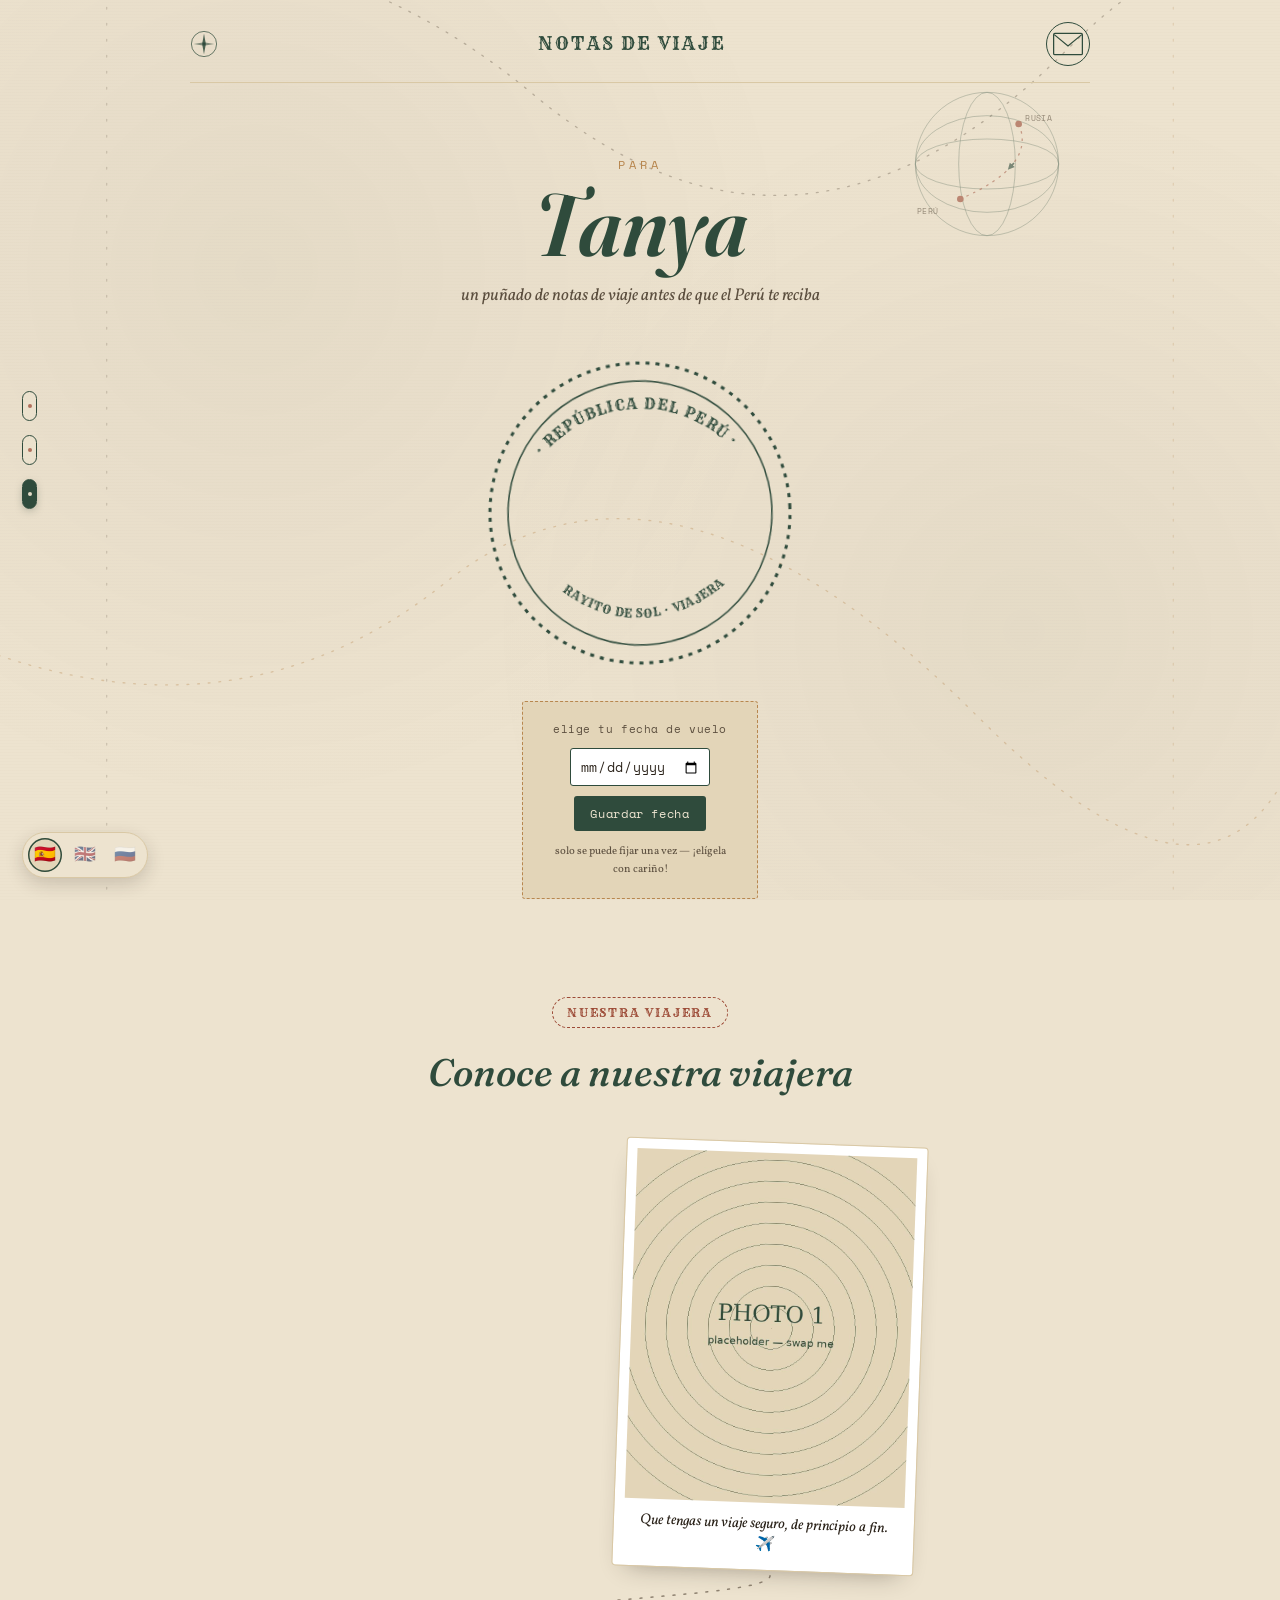
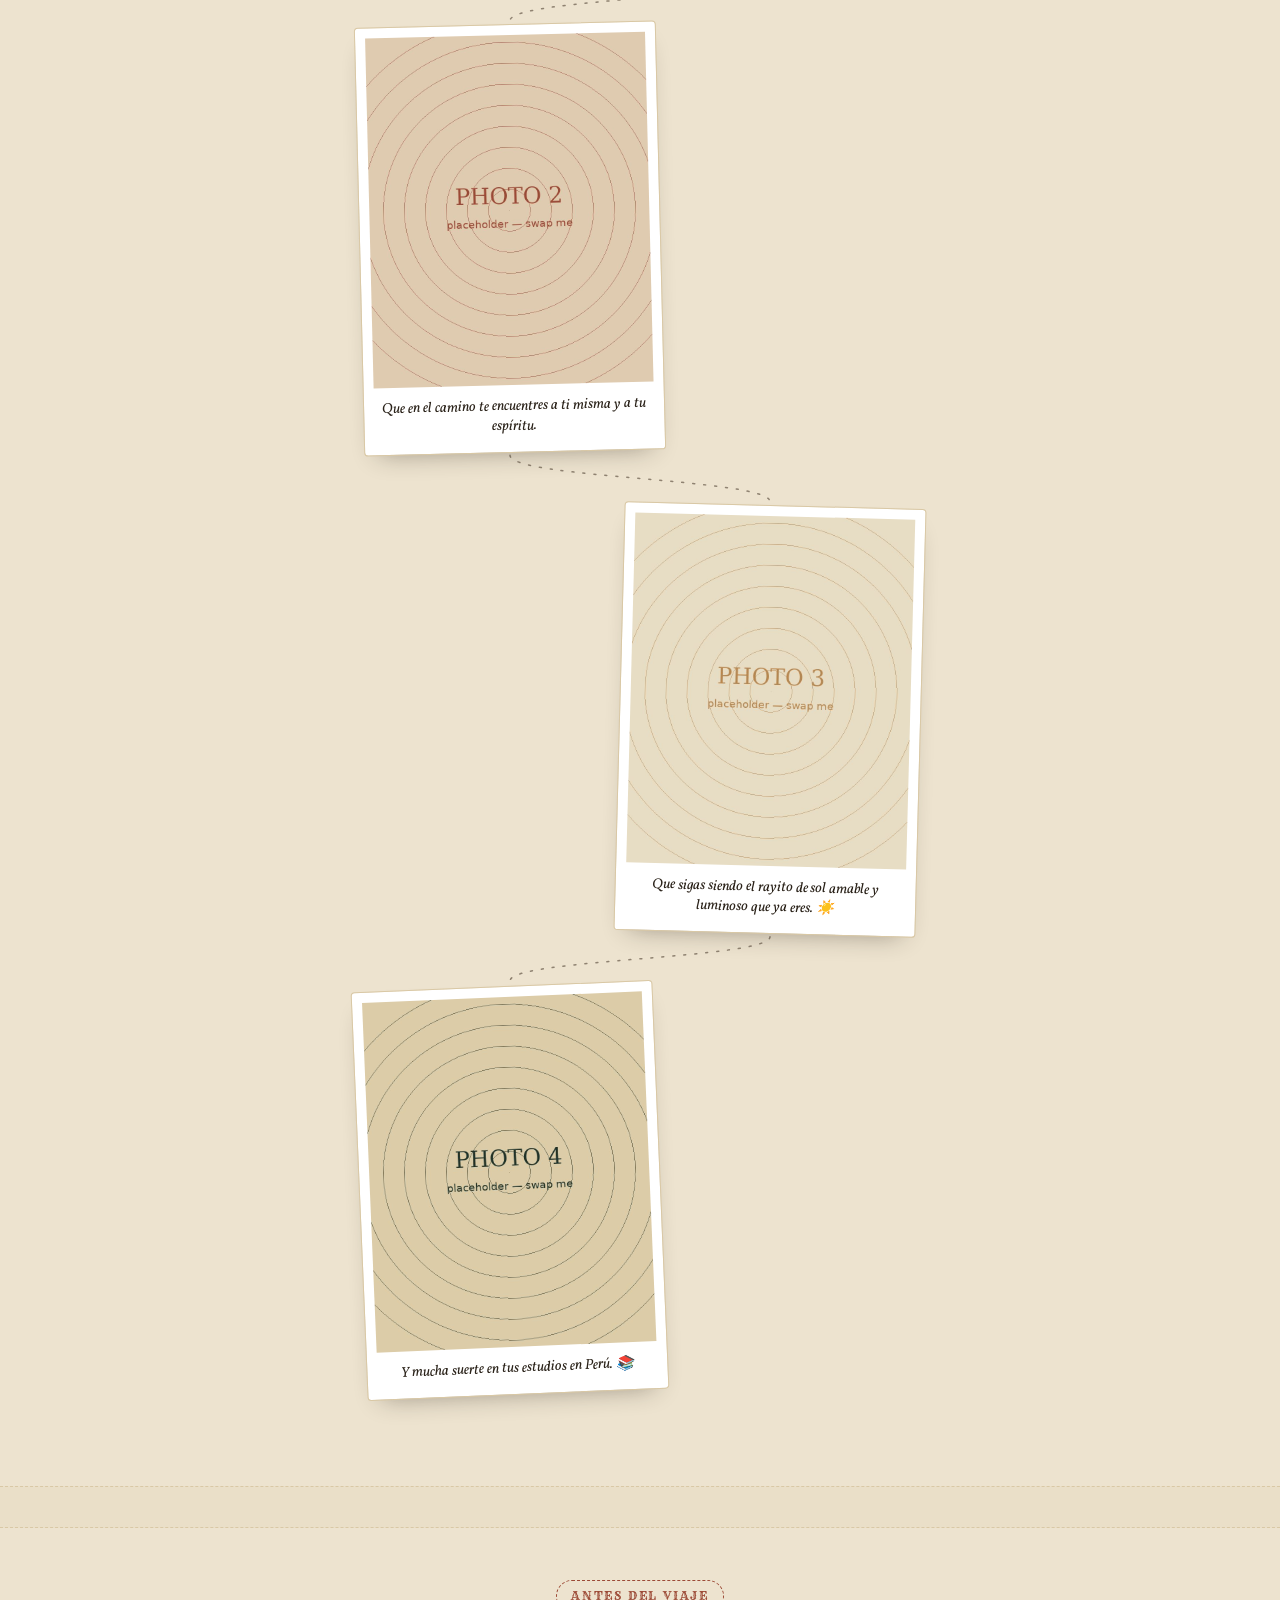
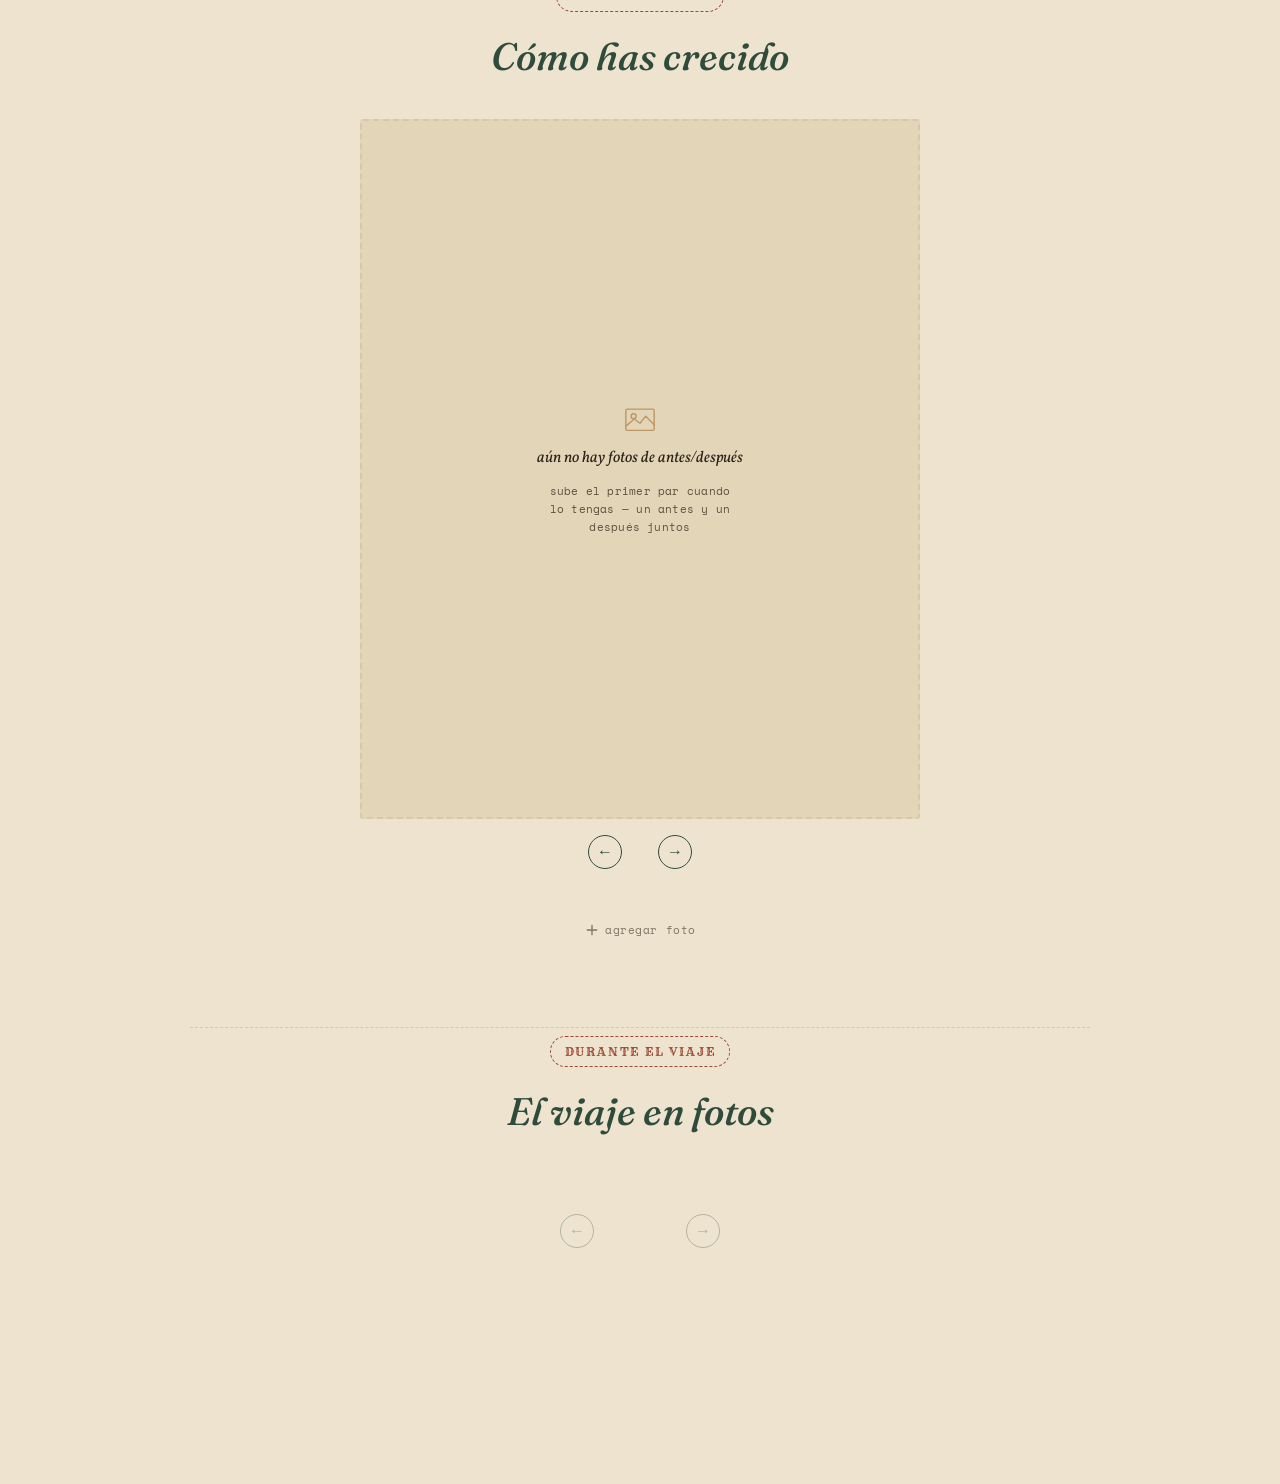
==== commit 67a23990: "add some more animations, fixes, added during the trip tab, added new section" ====
--- a/preview.html
+++ b/preview.html
@@ -934,6 +934,296 @@
   .notes-panel { max-height: 100%; height: 100%; border-radius: 0; }
 }
 
+/* ===================================================================
+   FEATURE ADDITIONS
+   Scroll-progress dots · polaroids · dashed trail · notes marquee ·
+   uploadable trip polaroids. All built on the existing token system.
+   =================================================================== */
+
+/* ---------------- Feature 2 · Scroll-progress dots (mid-left) ------ */
+
+.scroll-progress {
+  position: fixed;
+  left: clamp(6px, 2vw, 22px);
+  top: 50%;
+  transform: translateY(-50%);
+  z-index: 15;
+  display: flex;
+  flex-direction: column;
+  gap: 14px;
+  align-items: center;
+}
+.scroll-progress[hidden] { display: none; }
+
+/* A little vertical "passport pill" that inks in as you reach its
+   section — echoing the stamp motif rather than a plain dot. */
+.progress-dot {
+  --fill: 0;
+  width: 15px;
+  height: 30px;
+  padding: 0;
+  border: 1.5px solid var(--ink-green);
+  border-radius: 999px;
+  background:
+    linear-gradient(to top, var(--ink-green) 0%, var(--ink-green) 100%) bottom / 100% calc(var(--fill) * 100%) no-repeat,
+    rgba(237, 227, 207, 0.55);
+  cursor: pointer;
+  position: relative;
+  transition: transform 0.2s ease, box-shadow 0.2s ease, background-size 0.45s cubic-bezier(.4,.6,.3,1);
+}
+.progress-dot::after {
+  content: "";
+  position: absolute;
+  top: 50%; left: 50%;
+  width: 4px; height: 4px;
+  border-radius: 50%;
+  transform: translate(-50%, -50%);
+  background: var(--stamp-red);
+  opacity: 0.75;
+  transition: background 0.3s ease, opacity 0.3s ease;
+}
+.progress-dot.is-filled {
+  --fill: 1;
+  box-shadow: 0 3px 10px -3px rgba(31, 51, 42, 0.5);
+}
+.progress-dot.is-filled::after { background: var(--paper); opacity: 0.95; }
+.progress-dot:hover { transform: scale(1.08); }
+
+@media (prefers-reduced-motion: reduce) {
+  .progress-dot { transition: none; }
+}
+@media (max-width: 460px) {
+  .scroll-progress { gap: 10px; }
+  .progress-dot { width: 12px; height: 24px; }
+}
+
+/* ---------------- Shared polaroid frame ---------------------------- */
+
+.polaroid {
+  margin: 0;
+  background: #fff;
+  padding: 10px 10px 0;
+  outline: 1px solid var(--paper-line);
+  border-radius: var(--radius-soft);
+  box-shadow: 0 12px 26px -14px rgba(43, 35, 26, 0.45);
+  transform: rotate(var(--tilt, 0deg));
+}
+.polaroid > img {
+  display: block;
+  width: 100%;
+  height: auto;
+  background: var(--paper-deep);
+}
+.polaroid-caption {
+  font-family: var(--font-body);
+  font-size: 0.82rem;
+  line-height: 1.4;
+  color: var(--text-soft);
+  text-align: center;
+  padding: 9px 6px 13px;
+  margin: 0;
+}
+
+/* ---------------- Feature 1 · Meet our traveller ------------------- */
+
+.traveller-trail {
+  position: relative;
+  max-width: 560px;
+  margin: 0 auto;
+  display: flex;
+  flex-direction: column;
+  gap: clamp(30px, 6vw, 54px);
+  padding: 8px 0 4px;
+}
+
+/* The dashed connectors are an SVG overlay drawn by js/sections.js. */
+.trail-lines {
+  position: absolute;
+  inset: 0;
+  width: 100%;
+  height: 100%;
+  overflow: visible;
+  pointer-events: none;
+  z-index: 0;
+}
+.trail-line {
+  fill: none;
+  stroke: var(--text-soft);
+  stroke-width: 1.5;
+  stroke-dasharray: 2 9;
+  stroke-linecap: round;
+  opacity: 0.65;
+  animation: flow-dash 9s linear infinite;
+}
+@media (prefers-reduced-motion: reduce) { .trail-line { animation: none; } }
+
+.polaroid-wish {
+  position: relative;
+  z-index: 1;
+  width: min(66%, 300px);
+}
+/* Alternate side + tilt so the trail feels hand-placed, not stacked. */
+.traveller-trail .polaroid-wish:nth-child(odd)  { align-self: flex-start; --tilt: -2.4deg; }
+.traveller-trail .polaroid-wish:nth-child(even) { align-self: flex-end;   --tilt:  2.1deg; }
+.traveller-trail .polaroid-wish:nth-child(4n+3) { --tilt: -1.4deg; }
+.traveller-trail .polaroid-wish:nth-child(4n)   { --tilt:  1.5deg; }
+
+.meet-traveller .polaroid-caption {
+  font-size: 0.9rem;
+  font-style: italic;
+  color: var(--text);
+  padding: 11px 8px 16px;
+}
+
+@media (max-width: 460px) {
+  .polaroid-wish { width: 82%; }
+}
+
+/* ---------------- Feature 5 · Notes marquee ----------------------- */
+
+.notes-marquee-section {
+  margin: 8px 0 12px;
+  padding: 20px 0;
+  border-top: 1px dashed var(--paper-line);
+  border-bottom: 1px dashed var(--paper-line);
+  background: rgba(227, 213, 184, 0.28);
+}
+.marquee-viewport {
+  overflow: hidden;
+  width: 100%;
+  -webkit-mask-image: linear-gradient(to right, transparent, #000 8%, #000 92%, transparent);
+  mask-image: linear-gradient(to right, transparent, #000 8%, #000 92%, transparent);
+}
+.marquee-track {
+  display: flex;
+  width: max-content;
+  animation: marquee-scroll 42s linear infinite;
+}
+.marquee-track:hover { animation-play-state: paused; }
+.marquee-set {
+  display: flex;
+  gap: 16px;
+  padding-right: 16px;
+  flex: 0 0 auto;
+}
+.marquee-note {
+  flex: 0 0 auto;
+  max-width: 300px;
+  background: var(--paper);
+  border: 1px solid var(--paper-line);
+  border-radius: 2px;
+  box-shadow: 0 2px 5px rgba(43, 35, 26, 0.12);
+  padding: 10px 14px;
+  transform: rotate(var(--n-tilt, -0.5deg));
+}
+.marquee-note:nth-child(even) { --n-tilt: 0.6deg; }
+.marquee-note-msg {
+  font-family: var(--font-body);
+  font-style: italic;
+  font-size: 0.9rem;
+  color: var(--text);
+  margin: 0 0 3px;
+}
+.marquee-note-name {
+  font-family: var(--font-stamp);
+  font-size: 0.72rem;
+  color: var(--ink-green);
+  margin: 0;
+  text-align: right;
+}
+.marquee-empty {
+  text-align: center;
+  font-family: var(--font-mono);
+  font-size: 0.72rem;
+  color: var(--text-soft);
+  margin: 0;
+}
+@keyframes marquee-scroll {
+  from { transform: translateX(0); }
+  to   { transform: translateX(-50%); }
+}
+@media (prefers-reduced-motion: reduce) {
+  .marquee-track { animation: none; flex-wrap: wrap; justify-content: center; }
+  .marquee-viewport { -webkit-mask-image: none; mask-image: none; }
+}
+
+/* ---------------- Feature 4 · Uploadable trip polaroids ------------ */
+
+.trip-shell { max-width: 760px; margin: 0 auto; }
+
+.trip-empty {
+  font-family: var(--font-body);
+  font-style: italic;
+  color: var(--text-soft);
+  margin: 0 0 14px;
+}
+
+.trip-scroller {
+  display: flex;
+  gap: clamp(14px, 3vw, 22px);
+  align-items: flex-start;
+  overflow-x: auto;
+  scroll-snap-type: x mandatory;
+  padding: 14px 6px 22px;
+  scrollbar-width: thin;
+}
+.trip-scroller::-webkit-scrollbar { height: 6px; }
+.trip-scroller::-webkit-scrollbar-thumb {
+  background: var(--paper-line);
+  border-radius: 999px;
+}
+
+.trip-polaroid {
+  flex: 0 0 clamp(150px, 42vw, 184px);
+  scroll-snap-align: center;
+}
+.trip-polaroid > img { max-height: 320px; object-fit: cover; }
+
+/* The trailing "add a photo" slot — an empty dashed polaroid. */
+button.trip-add-slot {
+  cursor: pointer;
+  font: inherit;
+  color: var(--text-soft);
+  outline: 1px dashed var(--gold);
+  box-shadow: none;
+  transition: color 0.15s ease, outline-color 0.15s ease;
+}
+button.trip-add-slot:hover { color: var(--ink-green); outline-color: var(--ink-green); }
+.trip-add-inner {
+  display: flex;
+  flex-direction: column;
+  align-items: center;
+  justify-content: center;
+  gap: 8px;
+  aspect-ratio: 4 / 5;
+  background: var(--paper-deep);
+  border-radius: 2px;
+}
+.trip-add-label {
+  font-family: var(--font-mono);
+  font-size: 0.66rem;
+  letter-spacing: 0.04em;
+  max-width: 14ch;
+  text-align: center;
+  line-height: 1.3;
+}
+
+.trip-controls { margin-top: 4px; }
+.trip-counter {
+  font-family: var(--font-mono);
+  font-size: 0.72rem;
+  letter-spacing: 0.04em;
+  color: var(--text-soft);
+  min-width: 8ch;
+  text-align: center;
+}
+.trip-full-note {
+  font-family: var(--font-mono);
+  font-size: 0.72rem;
+  color: var(--gold);
+  margin: 10px 0 0;
+}
+
 </style>
 </head>
 <body>
@@ -950,6 +1240,9 @@
     <circle class="flight-dot flight-dot--2" cx="1550" cy="500" r="5"/>
   </svg>
 </div>
+
+<!-- ============ SCROLL-PROGRESS DOTS (mid-left, filled by js/sections.js) ============ -->
+<nav class="scroll-progress" id="scrollProgress" aria-label="Progreso de la página" hidden></nav>
 
 <!-- ============ LANGUAGE SWITCHER (bottom-left, flag toggle) ============ -->
 <div class="lang-switch" id="langSwitch" role="group" aria-label="Elegir idioma / Choose language / Выбрать язык">
@@ -984,31 +1277,29 @@
   </div>
 </header>
 
-<main>
-
-  <!-- ============ HERO / COUNTDOWN STAMP ============ -->
+<!-- ============================================================= -->
+<!-- Sections are MOUNTED into #appRoot by js/sections.js, in the   -->
+<!-- order defined there. Each lives in a <template> below so it    -->
+<!-- stays translatable (data-i18n) yet loads through one flow.     -->
+<!-- ============================================================= -->
+<main id="appRoot"></main>
+
+<!-- ===================== SECTION TEMPLATES ===================== -->
+
+<!-- HERO / COUNTDOWN STAMP -->
+<template data-section="hero">
   <section class="hero" id="hero">
     <svg id="globeSvg" class="globe" viewBox="0 0 180 180" aria-hidden="true">
       <circle class="globe-line" cx="90" cy="90" r="86"/>
       <ellipse class="globe-line" cx="90" cy="90" rx="34" ry="86"/>
       <ellipse class="globe-line" cx="90" cy="90" rx="86" ry="30"/>
       <ellipse class="globe-line" cx="90" cy="90" rx="86" ry="58"/>
-
       <path id="globeRoute" class="globe-route" d="M 128 42 Q 150 92, 58 132"/>
-
       <circle class="globe-dot" cx="128" cy="42" r="4"/>
       <text class="globe-label" x="136" y="38">RUSIA</text>
-
       <circle class="globe-dot" cx="58" cy="132" r="4"/>
       <text class="globe-label" x="6" y="150">PERÚ</text>
-
       <g class="globe-plane">
-        <!-- Nose points along +x (rightward) at rotate=0, because SMIL's
-             rotate="auto" aligns the shape's local +x axis to the path's
-             tangent direction. The old artwork had its nose pointing -y
-             (up), a 90° mismatch with what rotate="auto" expects — that's
-             why the plane looked like it was flying sideways instead of
-             banking along the Rusia→Perú curve. -->
         <path d="M5 0 L-3 4 L-3 1 L-6 1 L-6 -1 L-3 -1 L-3 -4 Z"/>
         <animateMotion dur="6s" repeatCount="indefinite" rotate="auto">
           <mpath href="#globeRoute"/>
@@ -1052,9 +1343,6 @@
       </div>
     </div>
 
-    <!-- Shown only once, before a departure date has ever been set.
-         Lives below the stamp (not inside it) so the circle only ever
-         has to fit the countdown digits, regardless of screen size. -->
     <div class="date-picker-shell">
       <form id="datePickerForm" class="date-picker-form" hidden>
         <label for="departureInput" data-i18n="datePickerLabel">elige tu fecha de vuelo</label>
@@ -1065,8 +1353,48 @@
     </div>
     <p class="hero-note" id="dateSourceNote"></p>
   </section>
-
-  <!-- ============ BEFORE THE TRIP: BEFORE/AFTER PHOTOS ============ -->
+</template>
+
+<!-- MEET OUR TRAVELLER (Feature 1) -->
+<template data-section="meetTraveller">
+  <section class="photos meet-traveller" id="meetTraveller">
+    <div class="section-stamp reveal" aria-hidden="true" data-i18n="meetStamp">NUESTRA VIAJERA</div>
+    <h2 class="section-title reveal" data-i18n="meetTitle">Conoce a nuestra viajera</h2>
+
+    <div class="traveller-trail reveal">
+      <figure class="polaroid polaroid-wish">
+        <!-- PLACEHOLDER photo — swap assets/traveller-1.jpg for a real one -->
+        <img src="[data-uri]" alt="" loading="lazy">
+        <figcaption class="polaroid-caption" data-i18n="meetWish1">Que tengas un viaje seguro, de principio a fin.</figcaption>
+      </figure>
+      <figure class="polaroid polaroid-wish">
+        <img src="[data-uri]" alt="" loading="lazy">
+        <figcaption class="polaroid-caption" data-i18n="meetWish2">Que en el camino te encuentres a ti misma y a tu espíritu.</figcaption>
+      </figure>
+      <figure class="polaroid polaroid-wish">
+        <img src="[data-uri]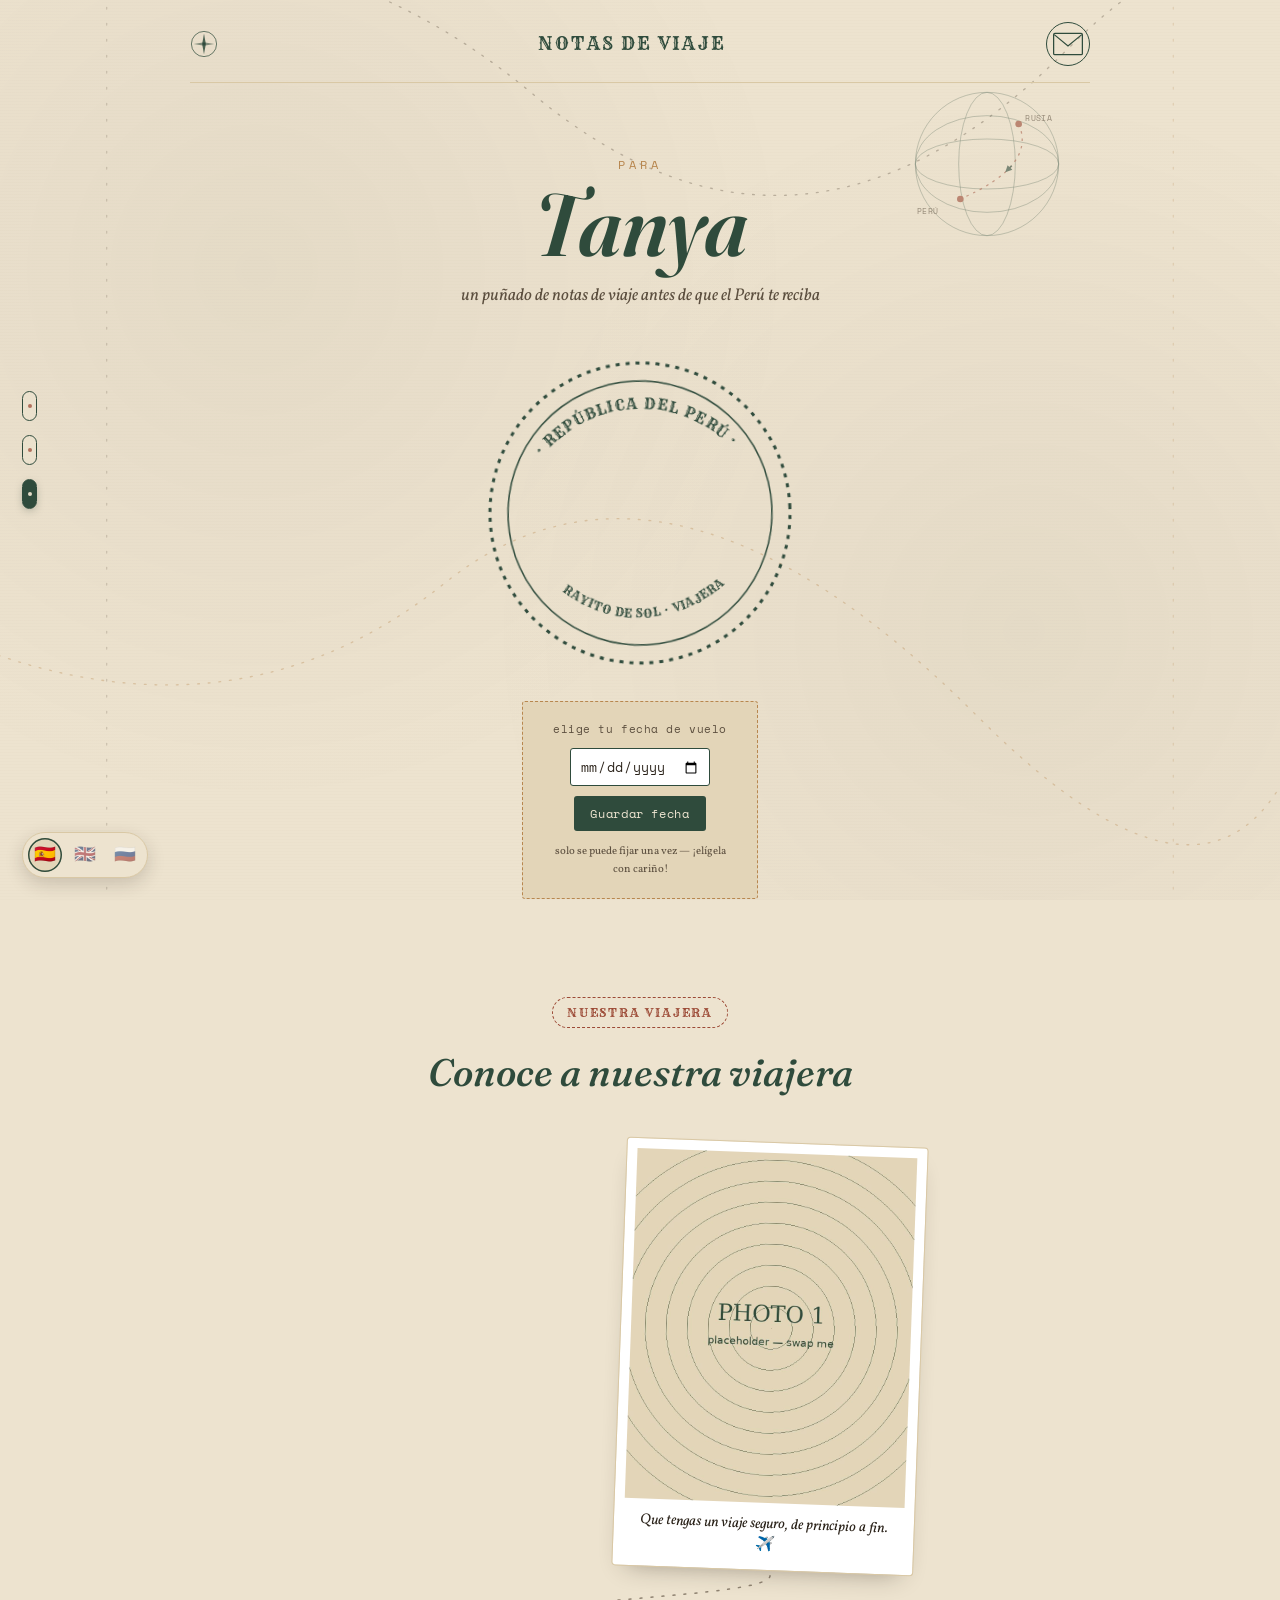
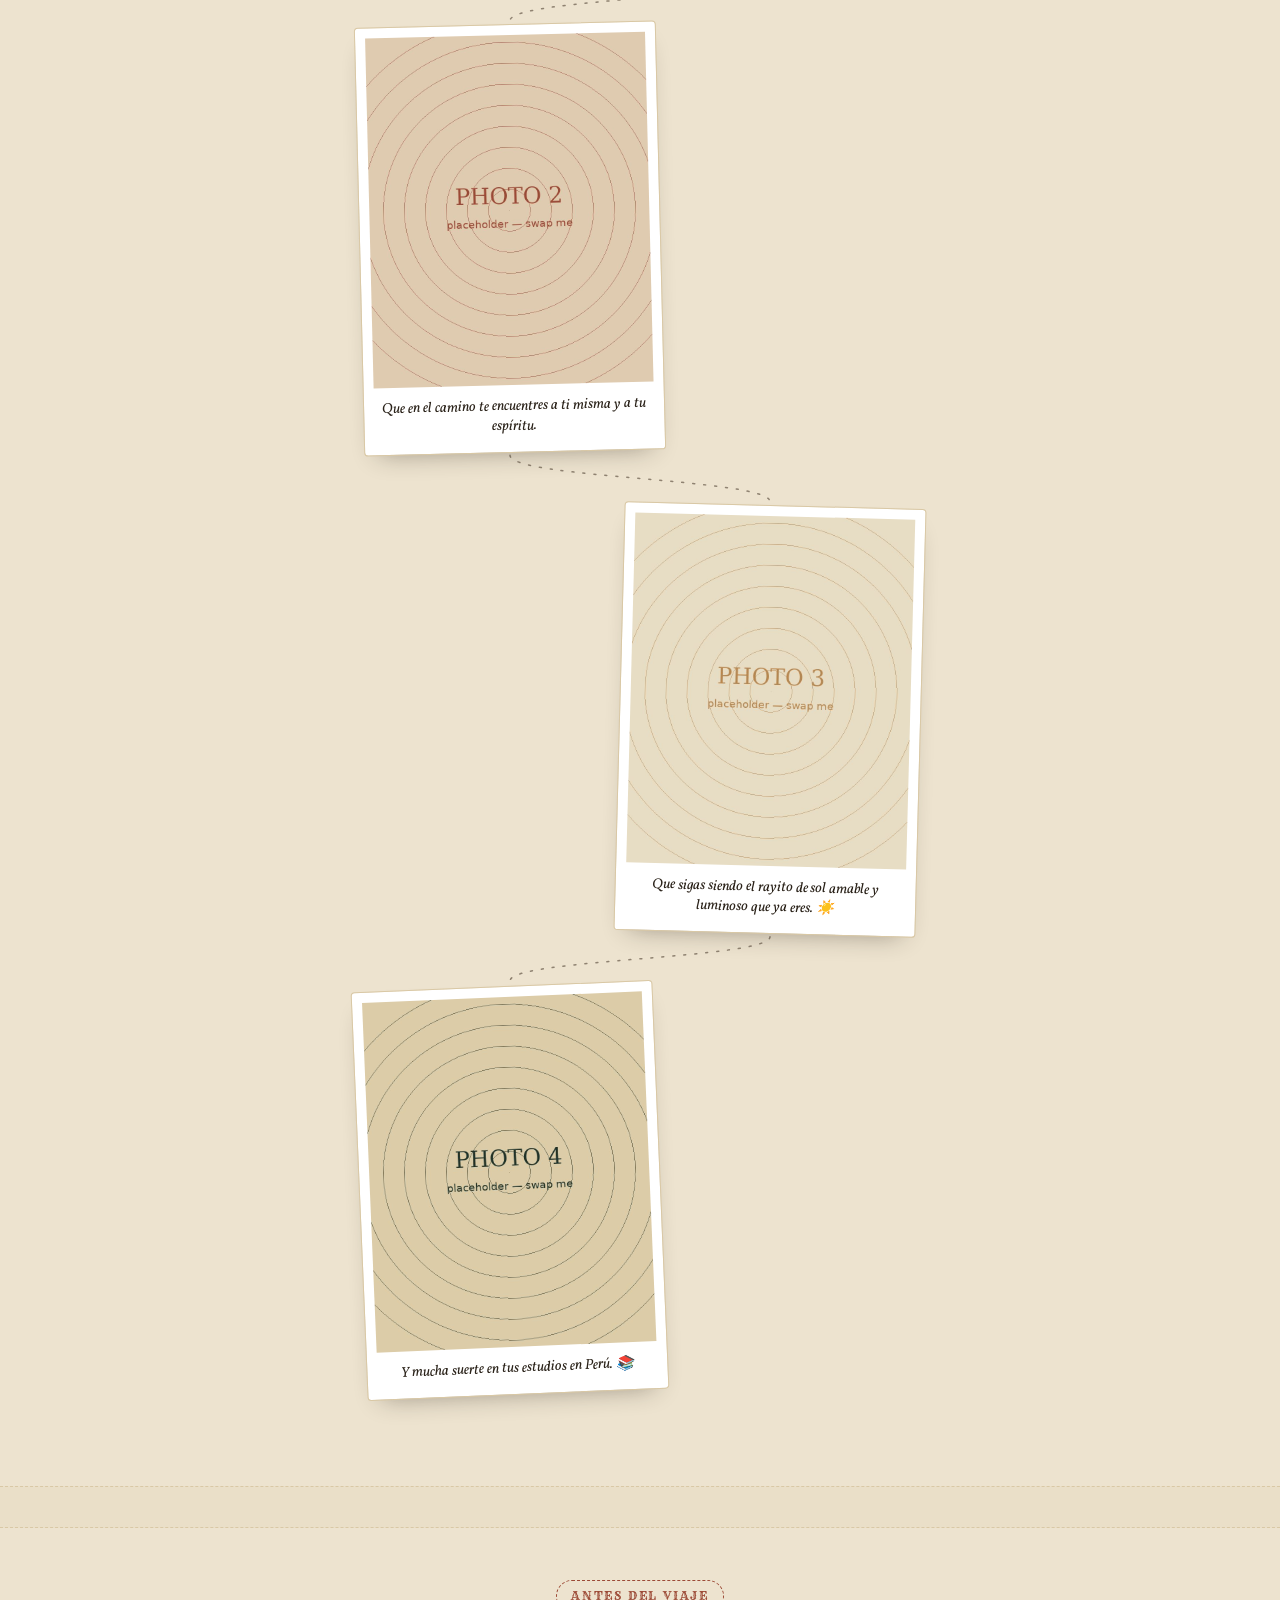
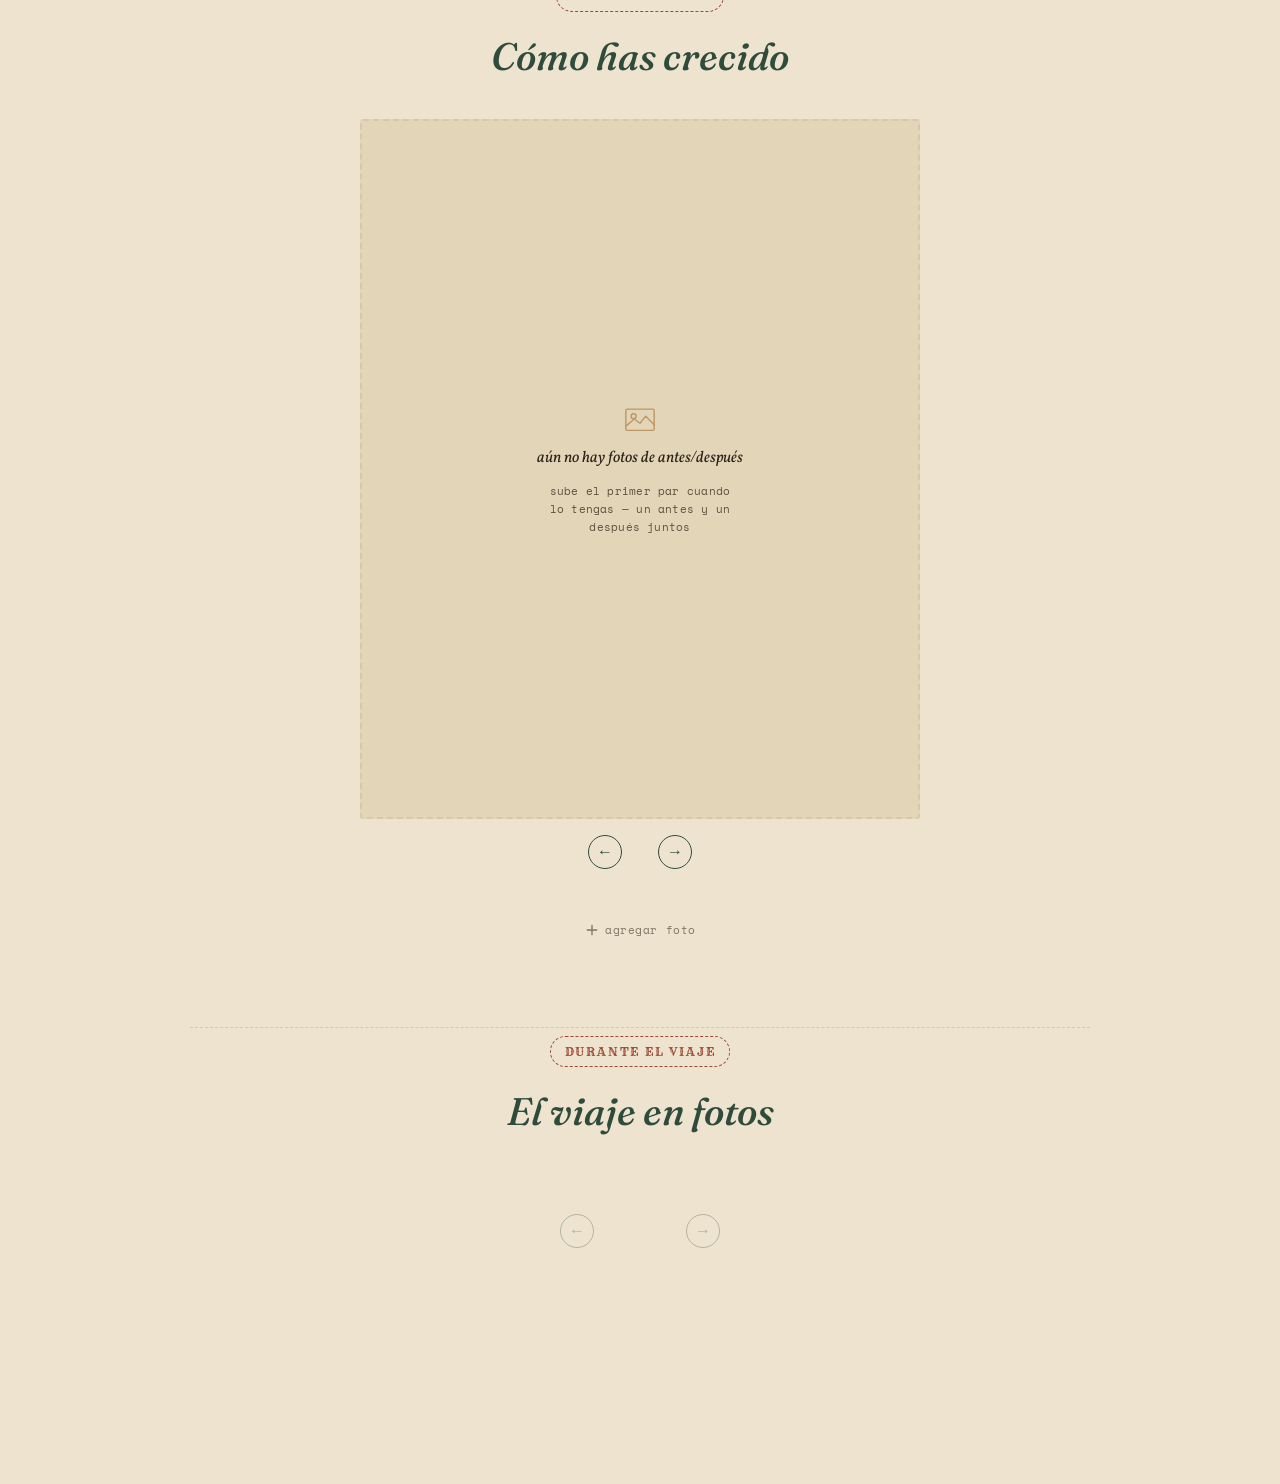
==== commit 13a41917: "spelling mistake corrected" ====
--- a/preview.html
+++ b/preview.html
@@ -1898,7 +1898,7 @@
     meetTitle: "Знакомьтесь — наша путешественница",
     meetWish1: "Пусть твоя дорога будет безопасной от взлёта до посадки. ✈️",
     meetWish2: "Пусть в пути ты найдёшь себя и свой дух.",
-    meetWish3: "Оставайся тем добрым, светлым лучиком солнца, которым ты уже есть. ☀️",
+    meetWish3: "Оставайся тем добрым, светлым лучиком солнца, которым ты была всегда для всех вокруг тебя. ☀️",
     meetWish4: "И удачи в учёбе в Перу. 📚",
 
     marqueeEmpty: "записок для показа пока нет",
